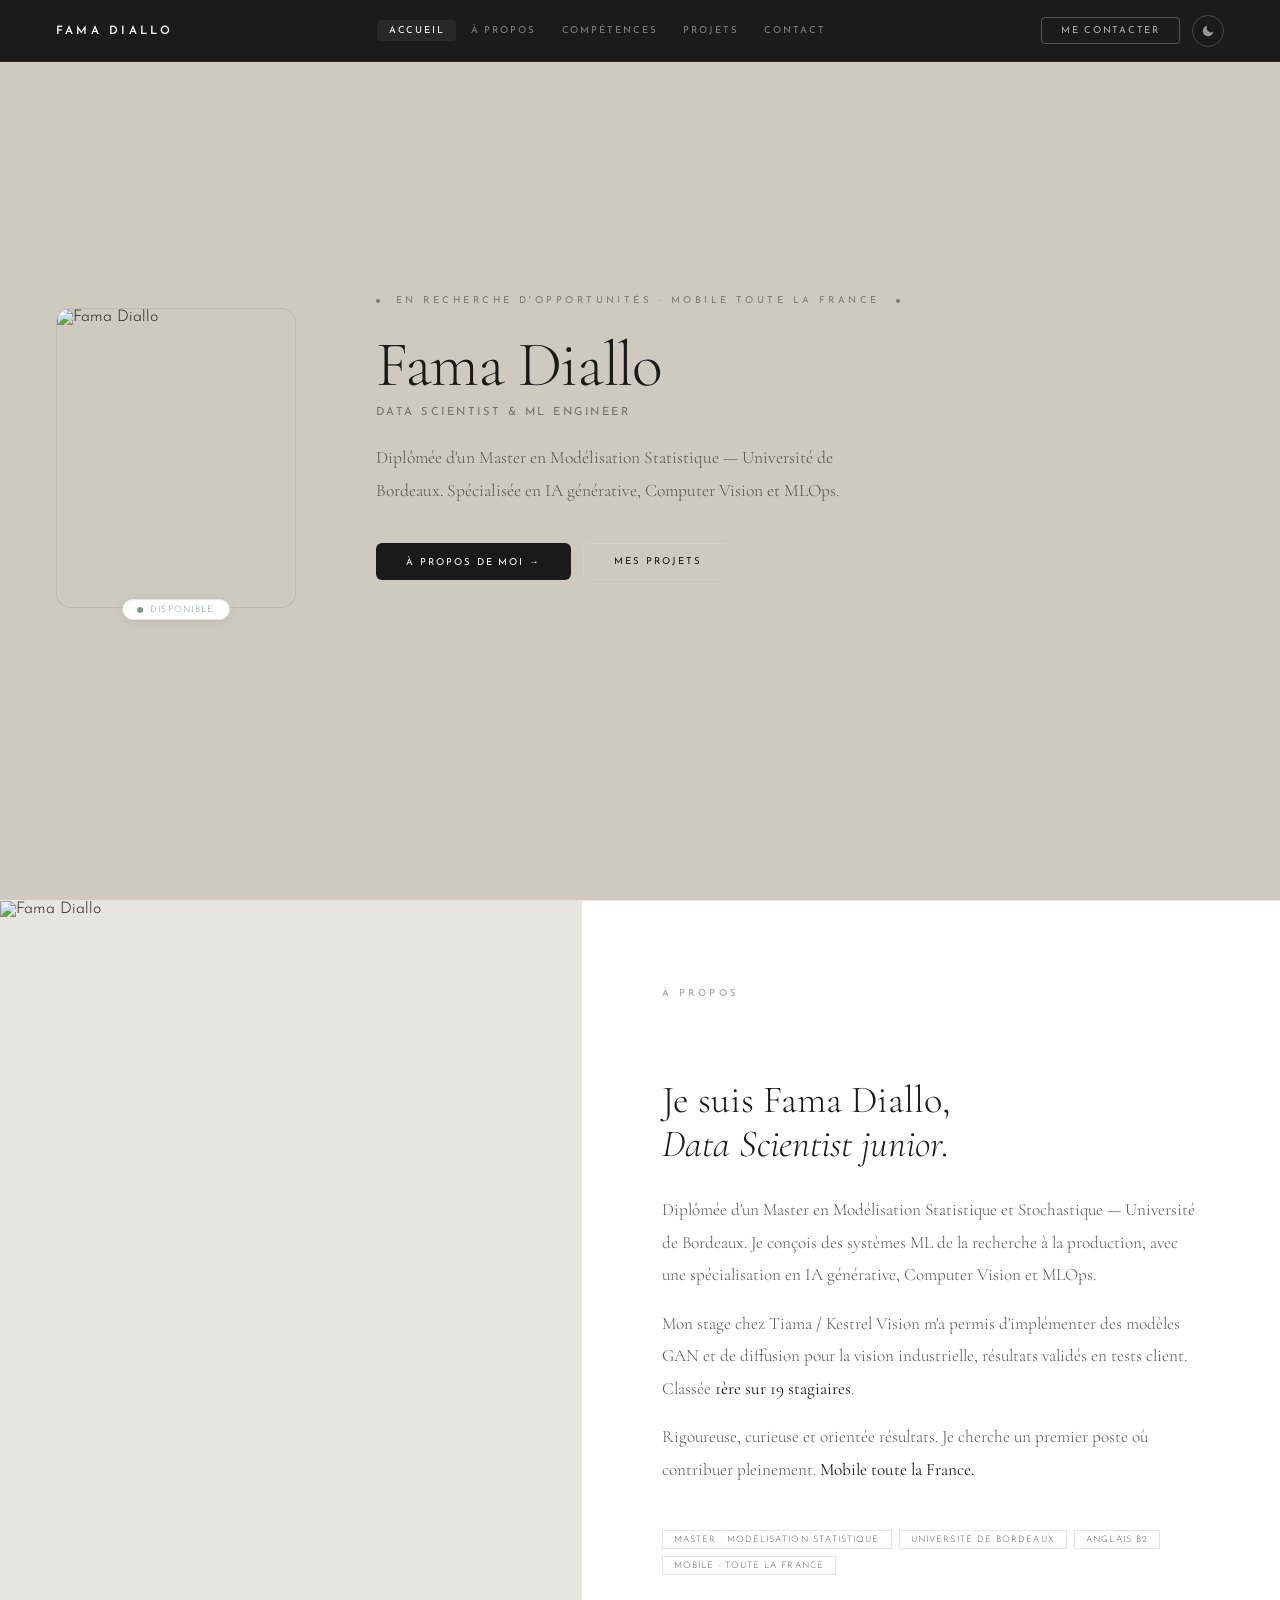
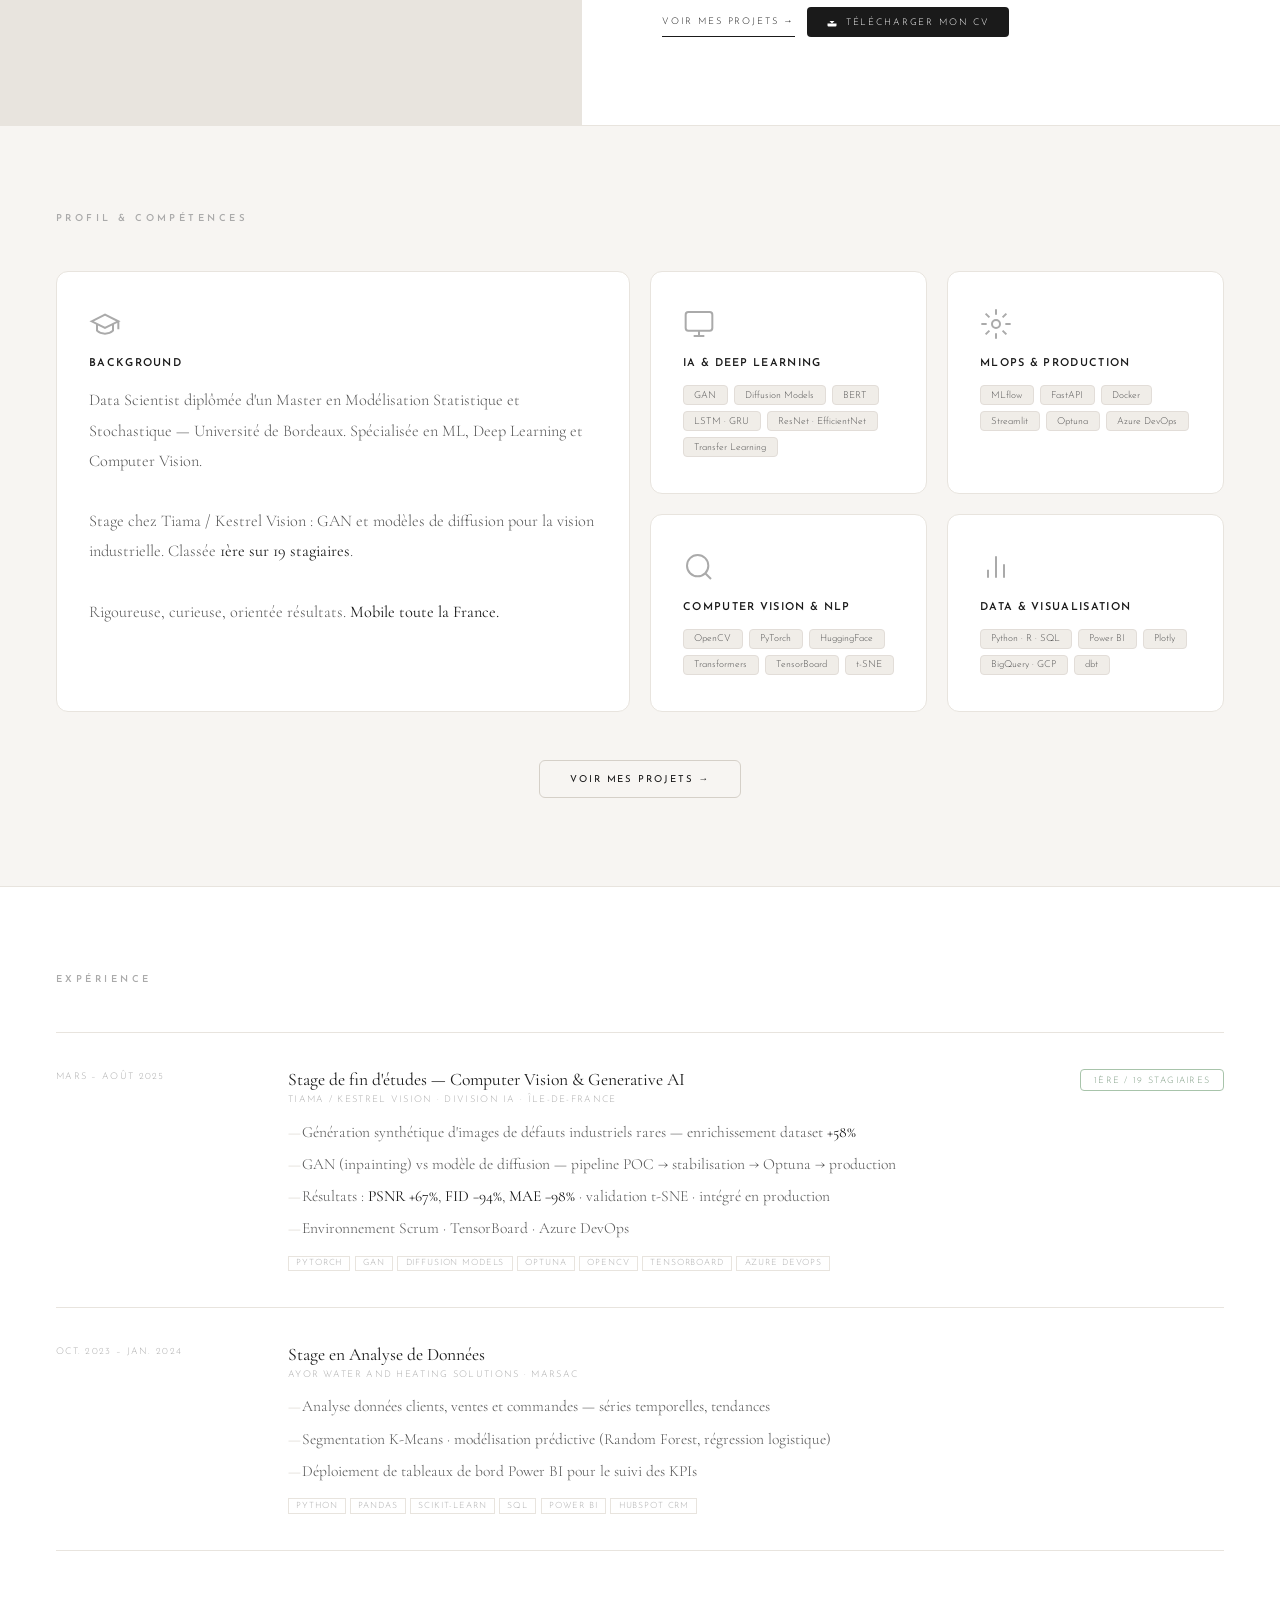
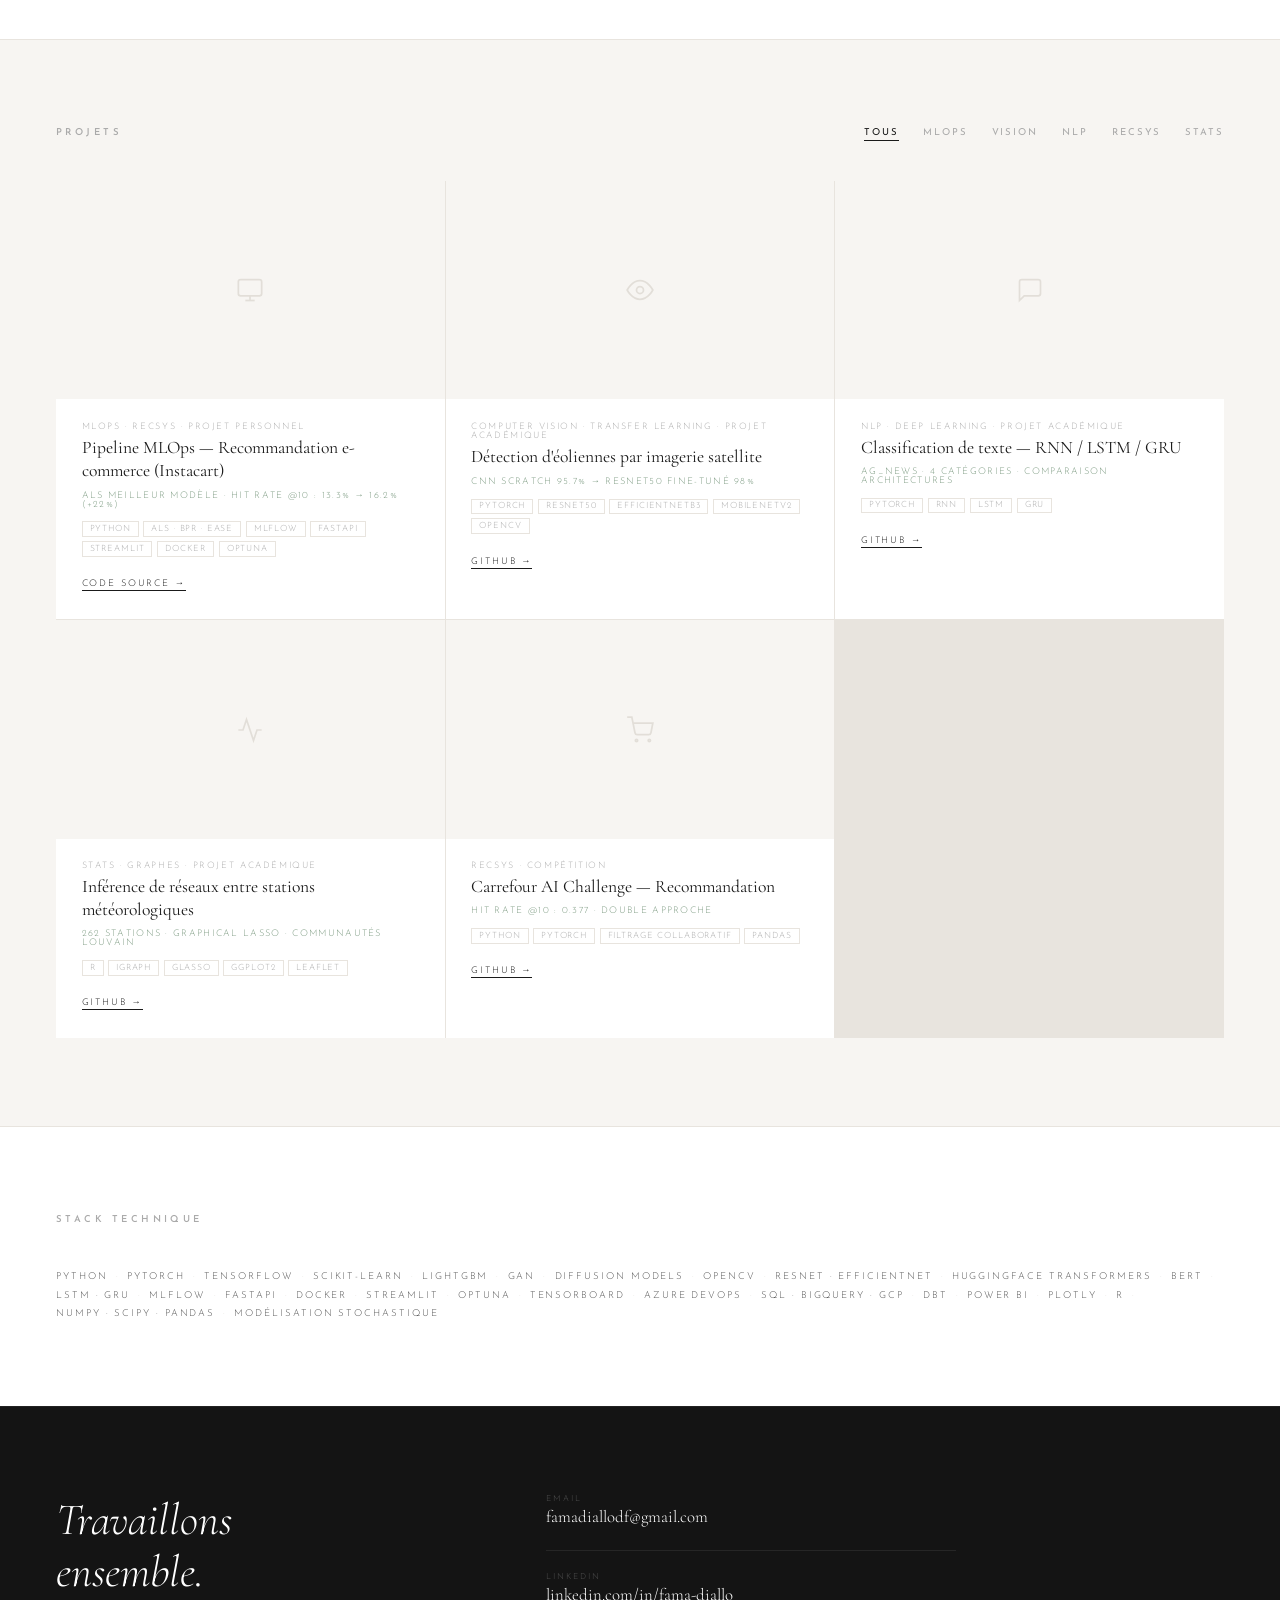
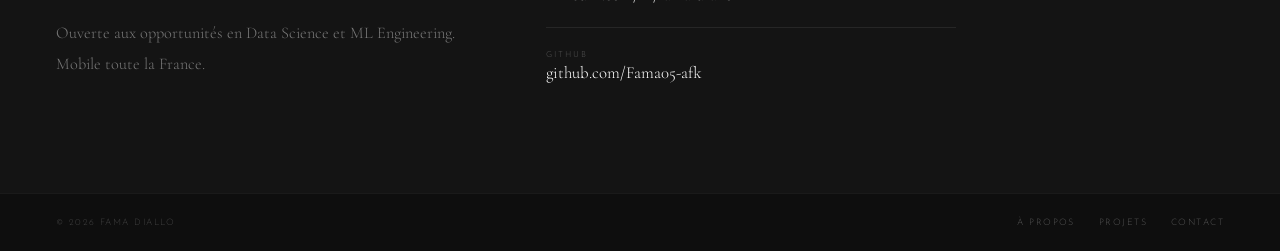
==== index.html @ 2f57b34d "Add files via upload" ====
<!DOCTYPE html>
<html lang="fr">
<head>
  <meta charset="UTF-8">
  <meta name="viewport" content="width=device-width, initial-scale=1.0">
  <title>Fama Diallo — Data Scientist & ML Engineer</title>
  <meta name="description" content="Fama Diallo — Data Scientist & ML Engineer. Master Modélisation Statistique, Bordeaux. Mobile toute la France.">
  <link href="https://fonts.googleapis.com/css2?family=Josefin+Sans:wght@100;200;300;400;600&family=Cormorant+Garamond:ital,wght@0,300;0,400;0,500;1,300;1,400;1,500&display=swap" rel="stylesheet">
  <style>

/* ── VARS ── */
:root {
  --bg:        #ffffff;
  --bg-2:      #f7f5f2;
  --bg-card:   #ffffff;
  --text:      #1a1a1a;
  --text-2:    #555555;
  --text-3:    #aaaaaa;
  --border:    #e8e4de;
  --border-2:  #d5d0c8;
  --hero-bg:   #cfc9c0;
  --tag-bg:    #f0ede8;
  --tag-border:#e2ddd8;
  --green:     #7d9b82;
  --green-b:   #a8c4ab;
  --shadow:    0 4px 20px rgba(0,0,0,.06);
}
[data-theme="dark"] {
  --bg:        #141414;
  --bg-2:      #1c1c1c;
  --bg-card:   #1c1c1c;
  --text:      #ede8e1;
  --text-2:    #9a9080;
  --text-3:    #4a4a4a;
  --border:    #2a2a2a;
  --border-2:  #3a3a3a;
  --hero-bg:   #2a2520;
  --tag-bg:    #232018;
  --tag-border:#3a352a;
  --shadow:    0 4px 20px rgba(0,0,0,.4);
}

/* ── RESET ── */
*, *::before, *::after { box-sizing: border-box; margin: 0; padding: 0; }
html { scroll-behavior: smooth; font-size: 16px; }
body {
  font-family: 'Josefin Sans', sans-serif;
  font-weight: 300;
  color: var(--text);
  background: var(--bg);
  -webkit-font-smoothing: antialiased;
  transition: background .3s, color .3s;
}
a { text-decoration: none; color: inherit; }
img { display: block; max-width: 100%; }

/* ── NAV ── */
nav {
  position: fixed; top: 0; left: 0; right: 0; z-index: 100;
  height: 62px;
  display: flex; align-items: center; justify-content: space-between;
  padding: 0 3.5rem;
  background: rgba(20,20,20,.96);
  backdrop-filter: blur(16px);
  border-bottom: 1px solid rgba(255,255,255,.06);
  color: #fff;
}
.nav-brand {
  font-size: .72rem; font-weight: 600;
  letter-spacing: .28em; text-transform: uppercase;
}
.nav-links { display: flex; gap: .2rem; }
.nav-links a {
  font-size: .6rem; font-weight: 400;
  letter-spacing: .2em; text-transform: uppercase;
  color: rgba(255,255,255,.45);
  padding: .38rem .7rem; border-radius: 4px;
  transition: color .2s, background .2s;
}
.nav-links a:hover, .nav-links a.active {
  color: #fff; background: rgba(255,255,255,.06);
}
.nav-right { display: flex; align-items: center; gap: .75rem; }
.nav-cta {
  font-size: .6rem; font-weight: 400;
  letter-spacing: .18em; text-transform: uppercase;
  border: 1px solid rgba(255,255,255,.25);
  padding: .48rem 1.2rem; border-radius: 4px;
  color: rgba(255,255,255,.65);
  transition: all .2s;
}
.nav-cta:hover { color: #fff; border-color: rgba(255,255,255,.6); }
.theme-btn {
  width: 32px; height: 32px; border-radius: 50%;
  border: 1px solid rgba(255,255,255,.18);
  background: transparent;
  color: rgba(255,255,255,.55);
  display: flex; align-items: center; justify-content: center;
  cursor: pointer;
  transition: all .2s;
}
.theme-btn:hover { border-color: rgba(255,255,255,.55); color: #fff; }
.theme-btn svg { width: 14px; height: 14px; fill: currentColor; }

/* ── HERO ── */
#home {
  min-height: 100vh;
  background: var(--hero-bg);
  padding: 6rem 3.5rem 5rem;
  display: flex;
  align-items: center;
  gap: 5rem;
  scroll-margin-top: 62px;
}
.hero-photo { flex-shrink: 0; position: relative; }
.hero-photo-img {
  width: 240px; height: 300px;
  border-radius: 14px;
  overflow: hidden;
  border: 1px solid rgba(0,0,0,.08);
}
.hero-photo-img img {
  width: 100%; height: 100%;
  object-fit: cover; object-position: top center;
}
.hero-available {
  position: absolute; bottom: -12px; left: 50%;
  transform: translateX(-50%);
  background: var(--bg);
  border: 1px solid var(--border);
  border-radius: 99px;
  padding: .3rem .9rem;
  font-size: .56rem; letter-spacing: .14em;
  text-transform: uppercase; color: var(--green);
  white-space: nowrap;
  box-shadow: 0 2px 10px rgba(0,0,0,.08);
  display: flex; align-items: center; gap: .4rem;
}
.available-dot {
  width: 6px; height: 6px; border-radius: 50%;
  background: var(--green); flex-shrink: 0;
}
.hero-text { flex: 1; }
.hero-eyebrow {
  font-size: .6rem; font-weight: 400;
  letter-spacing: .36em; text-transform: uppercase;
  color: rgba(26,26,26,.45);
  display: flex; align-items: center; gap: 1rem;
  margin-bottom: 1.75rem;
}
[data-theme="dark"] .hero-eyebrow { color: rgba(237,232,225,.35); }
.hero-eyebrow-dot {
  width: 4px; height: 4px; border-radius: 50%;
  background: currentColor; flex-shrink: 0;
}
.hero-name {
  font-family: 'Cormorant Garamond', serif;
  font-size: clamp(2.8rem, 5vw, 5rem);
  font-weight: 300; line-height: 1.0;
  color: var(--text); letter-spacing: -.02em;
  margin-bottom: .6rem;
}
.hero-title {
  font-size: .7rem; font-weight: 400;
  letter-spacing: .22em; text-transform: uppercase;
  color: rgba(26,26,26,.5);
  margin-bottom: 1.5rem;
}
[data-theme="dark"] .hero-title { color: rgba(237,232,225,.4); }
.hero-desc {
  font-family: 'Cormorant Garamond', serif;
  font-size: 1.1rem; color: var(--text-2);
  line-height: 1.85; max-width: 500px;
  margin-bottom: 2.25rem;
}
.hero-actions { display: flex; gap: .75rem; flex-wrap: wrap; margin-bottom: 2.5rem; }
.btn-dark {
  display: inline-flex; align-items: center; gap: .35rem;
  font-family: 'Josefin Sans', sans-serif;
  font-size: .6rem; font-weight: 400;
  letter-spacing: .2em; text-transform: uppercase;
  background: var(--text); color: var(--bg);
  padding: .8rem 1.9rem; border-radius: 6px;
  transition: opacity .2s;
}
.btn-dark:hover { opacity: .75; }
.btn-outline {
  display: inline-flex; align-items: center; gap: .35rem;
  font-family: 'Josefin Sans', sans-serif;
  font-size: .6rem; font-weight: 400;
  letter-spacing: .2em; text-transform: uppercase;
  border: 1px solid var(--border-2); color: var(--text);
  padding: .8rem 1.9rem; border-radius: 6px;
  transition: all .2s;
}
.btn-outline:hover { border-color: var(--text); }

/* ── SECTION ── */
section { scroll-margin-top: 62px; }
.s-wrap { padding: 5.5rem 3.5rem; border-top: 1px solid var(--border); }
.s-label {
  font-size: .6rem; font-weight: 600;
  letter-spacing: .36em; text-transform: uppercase;
  color: var(--text-3);
  display: block; margin-bottom: 3rem;
}

/* ── ABOUT ── */
#about {
  display: grid;
  grid-template-columns: 5fr 6fr;
  min-height: 90vh;
  border-top: 1px solid var(--border);
}
.about-photo {
  overflow: hidden;
  background: var(--border);
  min-height: 500px;
}
.about-photo img {
  width: 100%; height: 100%;
  object-fit: cover; object-position: top center;
}
.about-content {
  padding: 5.5rem 5rem;
  display: flex; flex-direction: column; justify-content: center;
  background: var(--bg);
}
.about-hello {
  font-family: 'Cormorant Garamond', serif;
  font-size: clamp(1.8rem, 3vw, 2.8rem);
  font-weight: 300; line-height: 1.15;
  color: var(--text); margin: 2rem 0 1.75rem;
}
.about-hello em { font-style: italic; }
.about-bio {
  font-family: 'Cormorant Garamond', serif;
  font-size: 1.08rem; color: var(--text-2);
  line-height: 1.88; margin-bottom: 1rem;
}
.about-bio strong { font-weight: 400; color: var(--text); }
.about-pills {
  display: flex; flex-wrap: wrap; gap: .45rem;
  margin: 1.75rem 0 2rem;
}
.about-pill {
  font-size: .56rem; letter-spacing: .12em;
  text-transform: uppercase; color: var(--text-2);
  border: 1px solid var(--border);
  padding: .25rem .7rem;
}
.about-links { display: flex; gap: .75rem; flex-wrap: wrap; }
.about-link {
  display: inline-flex; align-items: center; gap: .35rem;
  font-size: .58rem; letter-spacing: .2em; text-transform: uppercase;
  color: var(--text); border-bottom: 1px solid var(--text);
  padding-bottom: 2px; transition: opacity .2s;
}
.about-link:hover { opacity: .45; }
.cv-link {
  display: inline-flex; align-items: center; gap: .5rem;
  font-size: .58rem; letter-spacing: .2em; text-transform: uppercase;
  color: var(--bg); background: var(--text);
  padding: .55rem 1.2rem; border-radius: 4px;
  transition: opacity .2s;
}
.cv-link:hover { opacity: .75; }
.cv-link svg { width: 12px; height: 12px; fill: currentColor; }

/* ── PROFIL CARDS ── */
#profil { background: var(--bg-2); }
.profil-grid {
  display: grid;
  grid-template-columns: 1fr 1fr;
  gap: 1.25rem;
}
.p-card {
  background: var(--bg-card);
  border: 1px solid var(--border);
  border-radius: 12px;
  padding: 2.25rem 2rem;
  transition: box-shadow .25s, border-color .25s;
}
.p-card:hover { box-shadow: var(--shadow); border-color: var(--border-2); }
.p-card-icon {
  width: 32px; height: 32px;
  margin-bottom: 1.15rem;
  color: var(--text-3);
}
.p-card-icon svg { width: 100%; height: 100%; fill: none; stroke: currentColor; stroke-width: 1.5; }
.p-title {
  font-size: .68rem; font-weight: 600;
  letter-spacing: .12em; text-transform: uppercase;
  color: var(--text); margin-bottom: 1rem;
}
.p-text {
  font-family: 'Cormorant Garamond', serif;
  font-size: 1.02rem; color: var(--text-2); line-height: 1.85;
}
.p-text strong { font-weight: 400; color: var(--text); }
.skill-tags { display: flex; flex-wrap: wrap; gap: .38rem; }
.skill-tag {
  font-size: .6rem; font-weight: 300;
  color: var(--text-2);
  background: var(--tag-bg);
  border: 1px solid var(--tag-border);
  padding: .28rem .65rem; border-radius: 4px;
}
.skills-2x2 {
  display: grid; grid-template-columns: 1fr 1fr; gap: 1.25rem;
}

/* ── EXPERIENCE ── */
#experience { background: var(--bg); }
.exp-item {
  display: grid;
  grid-template-columns: 200px 1fr auto;
  gap: 2rem;
  padding: 2.25rem 0;
  border-bottom: 1px solid var(--border);
  align-items: start;
}
.exp-item:first-of-type { border-top: 1px solid var(--border); }
.exp-date {
  font-size: .58rem; letter-spacing: .14em;
  text-transform: uppercase; color: var(--text-3);
  padding-top: .2rem;
}
.exp-body h3 {
  font-family: 'Cormorant Garamond', serif;
  font-size: 1.1rem; font-weight: 400;
  color: var(--text); margin-bottom: .2rem; line-height: 1.3;
}
.exp-org {
  font-size: .58rem; letter-spacing: .14em;
  text-transform: uppercase; color: var(--text-3); margin-bottom: .9rem;
}
.exp-ul { list-style: none; display: flex; flex-direction: column; gap: .38rem; }
.exp-ul li {
  font-family: 'Cormorant Garamond', serif;
  font-size: .97rem; color: var(--text-2);
  line-height: 1.68; padding-left: .9rem; position: relative;
}
.exp-ul li::before { content: '—'; position: absolute; left: 0; color: var(--border-2); }
.exp-ul li strong { font-weight: 400; color: var(--text); }
.exp-tags { display: flex; flex-wrap: wrap; gap: .28rem; margin-top: .9rem; }
.exp-tag {
  font-size: .54rem; letter-spacing: .1em; text-transform: uppercase;
  color: var(--text-3); border: 1px solid var(--border); padding: .17rem .45rem;
}
.exp-badge {
  font-size: .56rem; letter-spacing: .14em; text-transform: uppercase;
  color: var(--green); border: 1px solid var(--green-b);
  padding: .35rem .8rem; height: fit-content; white-space: nowrap;
  border-radius: 4px;
}

/* ── PORTFOLIO ── */
#portfolio { background: var(--bg-2); }
.pf-header {
  display: flex; align-items: baseline; justify-content: space-between;
  flex-wrap: wrap; gap: 1rem; margin-bottom: 2.5rem;
}
.filter-row { display: flex; gap: 1.5rem; flex-wrap: wrap; }
.filter-btn {
  font-family: 'Josefin Sans', sans-serif;
  font-size: .6rem; font-weight: 400;
  letter-spacing: .2em; text-transform: uppercase;
  background: none; border: none; cursor: pointer;
  color: var(--text-3); padding-bottom: 3px;
  border-bottom: 1px solid transparent; transition: color .2s;
}
.filter-btn:hover { color: var(--text); }
.filter-btn.active { color: var(--text); border-bottom-color: var(--text); }
.pf-grid {
  display: grid;
  grid-template-columns: repeat(auto-fill, minmax(360px, 1fr));
  gap: 1px; background: var(--border);
}
.pf-card { background: var(--bg); overflow: hidden; transition: box-shadow .25s; }
.pf-card:hover { box-shadow: var(--shadow); position: relative; z-index: 1; }
.pf-card.hidden { display: none; }
.pf-img {
  aspect-ratio: 16/9; background: var(--bg-2);
  display: flex; flex-direction: column;
  align-items: center; justify-content: center; gap: .5rem;
  overflow: hidden; transition: background .3s;
}
.pf-card:hover .pf-img { background: var(--border); }
.pf-img img { width: 100%; height: 100%; object-fit: cover; transition: transform .5s; }
.pf-card:hover .pf-img img { transform: scale(1.04); }
.pf-img-placeholder {
  display: flex; flex-direction: column;
  align-items: center; justify-content: center; gap: .6rem;
  width: 100%; height: 100%;
}
.pf-img-placeholder svg {
  width: 28px; height: 28px;
  stroke: var(--border-2); fill: none; stroke-width: 1.5;
  opacity: .6;
}
.pf-body { padding: 1.4rem 1.6rem 1.75rem; }
.pf-cat {
  font-size: .56rem; letter-spacing: .18em;
  text-transform: uppercase; color: var(--text-3); margin-bottom: .38rem;
}
.pf-name {
  font-family: 'Cormorant Garamond', serif;
  font-size: 1.1rem; font-weight: 400;
  color: var(--text); line-height: 1.3; margin-bottom: .45rem;
}
.pf-metrics {
  font-size: .58rem; letter-spacing: .14em;
  text-transform: uppercase; color: var(--green); margin-bottom: .8rem;
}
.pf-tags { display: flex; flex-wrap: wrap; gap: .28rem; margin-bottom: 1.1rem; }
.pf-tag {
  font-size: .54rem; letter-spacing: .1em; text-transform: uppercase;
  color: var(--text-3); border: 1px solid var(--border); padding: .17rem .44rem;
}
.pf-link {
  display: inline-flex; align-items: center; gap: .35rem;
  font-size: .58rem; letter-spacing: .2em; text-transform: uppercase;
  color: var(--text); border-bottom: 1px solid var(--text);
  padding-bottom: 2px; transition: opacity .2s;
}
.pf-link:hover { opacity: .45; }

/* ── EXPERTISE ── */
#expertise { background: var(--bg); }
.kw-list { display: flex; flex-wrap: wrap; gap: .6rem 0; }
.kw {
  font-size: .6rem; letter-spacing: .2em;
  text-transform: uppercase; color: var(--text-2);
  padding-right: 1.2rem; position: relative;
}
.kw::after { content: '·'; position: absolute; right: .45rem; color: var(--border-2); }
.kw:last-child::after { display: none; }

/* ── CONTACT ── */
#contact {
  background: #141414;
  padding: 5.5rem 3.5rem;
  border-top: 1px solid #222;
}
[data-theme="dark"] #contact { background: #0e0e0e; }
.contact-grid {
  display: grid; grid-template-columns: 1fr 1fr;
  gap: 5rem; align-items: start; max-width: 900px;
}
.contact-left h2 {
  font-family: 'Cormorant Garamond', serif;
  font-size: clamp(1.8rem, 3.5vw, 3rem);
  font-weight: 300; font-style: italic;
  color: #fff; line-height: 1.15; margin-bottom: 1.25rem;
}
.contact-left p {
  font-family: 'Cormorant Garamond', serif;
  font-size: 1.02rem; color: rgba(255,255,255,.42); line-height: 1.85;
}
.contact-links { display: flex; flex-direction: column; }
.contact-row {
  display: flex; flex-direction: column; gap: .18rem;
  padding: 1.4rem 0; border-bottom: 1px solid rgba(255,255,255,.08);
  transition: opacity .2s;
}
.contact-row:first-child { padding-top: 0; }
.contact-row:last-child { border-bottom: none; }
a.contact-row:hover { opacity: .55; }
.cr-label {
  font-size: .52rem; letter-spacing: .24em;
  text-transform: uppercase; color: rgba(255,255,255,.28);
}
.cr-val {
  font-family: 'Cormorant Garamond', serif;
  font-size: 1.05rem; color: #fff;
}

/* ── FOOTER ── */
footer {
  background: #0e0e0e;
  padding: 1.5rem 3.5rem;
  border-top: 1px solid rgba(255,255,255,.05);
  display: flex; justify-content: space-between; align-items: center;
}
footer span { font-size: .56rem; letter-spacing: .16em; text-transform: uppercase; color: rgba(255,255,255,.22); }
.footer-links { display: flex; gap: 1.5rem; }
.footer-links a { font-size: .56rem; letter-spacing: .16em; text-transform: uppercase; color: rgba(255,255,255,.3); transition: color .2s; }
.footer-links a:hover { color: rgba(255,255,255,.7); }

/* ── RESPONSIVE ── */
@media (max-width: 1024px) {
  #home { gap: 3.5rem; padding: 4.5rem 2.5rem 4rem; }
  .hero-photo-img { width: 200px; height: 250px; }
  #about { grid-template-columns: 1fr; }
  .about-photo { min-height: 360px; }
  .about-content { padding: 4rem 2.5rem; }
  .profil-grid { grid-template-columns: 1fr; }
  .skills-2x2 { grid-template-columns: 1fr 1fr; }
}
@media (max-width: 768px) {
  nav { padding: 0 1.5rem; }
  .nav-links { display: none; }
  #home { flex-direction: column; text-align: center; align-items: center; padding: 5rem 1.5rem 3.5rem; min-height: auto; }
  .hero-actions { justify-content: center; }
  .s-wrap { padding: 4rem 1.5rem; }
  .pf-grid { grid-template-columns: 1fr; }
  .skills-2x2 { grid-template-columns: 1fr; }
  .exp-item { grid-template-columns: 1fr; gap: .6rem; }
  .exp-badge { display: none; }
  .contact-grid { grid-template-columns: 1fr; gap: 3rem; }
  #contact { padding: 4rem 1.5rem; }
  footer { padding: 1.25rem 1.5rem; }
}
  </style>
</head>
<body>

<nav id="nav">
  <a href="#home" class="nav-brand">Fama Diallo</a>
  <div class="nav-links">
    <a href="#home">Accueil</a>
    <a href="#about">À propos</a>
    <a href="#profil">Compétences</a>
    <a href="#portfolio">Projets</a>
    <a href="#contact">Contact</a>
  </div>
  <div class="nav-right">
    <a href="#contact" class="nav-cta">Me contacter</a>
    <button class="theme-btn" id="theme-btn" title="Changer de thème">
      <svg id="icon-moon" viewBox="0 0 24 24" xmlns="http://www.w3.org/2000/svg"><path d="M21 12.79A9 9 0 1 1 11.21 3a7 7 0 0 0 9.79 9.79z"/></svg>
      <svg id="icon-sun" viewBox="0 0 24 24" xmlns="http://www.w3.org/2000/svg" style="display:none"><circle cx="12" cy="12" r="5"/><line x1="12" y1="1" x2="12" y2="3"/><line x1="12" y1="21" x2="12" y2="23"/><line x1="4.22" y1="4.22" x2="5.64" y2="5.64"/><line x1="18.36" y1="18.36" x2="19.78" y2="19.78"/><line x1="1" y1="12" x2="3" y2="12"/><line x1="21" y1="12" x2="23" y2="12"/><line x1="4.22" y1="19.78" x2="5.64" y2="18.36"/><line x1="18.36" y1="5.64" x2="19.78" y2="4.22"/></svg>
    </button>
  </div>
</nav>

<!-- HERO -->
<section id="home">
  <div class="hero-photo">
    <div class="hero-photo-img">
      <img src="assets/img/photo.jpg" alt="Fama Diallo">
    </div>
    <span class="hero-available">
      <span class="available-dot"></span>
      Disponible
    </span>
  </div>

  <div class="hero-text">
    <p class="hero-eyebrow">
      <span class="hero-eyebrow-dot"></span>
      En recherche d'opportunités · Mobile toute la France
      <span class="hero-eyebrow-dot"></span>
    </p>
    <h1 class="hero-name">Fama Diallo</h1>
    <p class="hero-title">Data Scientist &amp; ML Engineer</p>
    <p class="hero-desc">
      Diplômée d'un Master en Modélisation Statistique — Université de Bordeaux. Spécialisée en IA générative, Computer Vision et MLOps.
    </p>
    <div class="hero-actions">
      <a href="#about" class="btn-dark">À propos de moi &rarr;</a>
      <a href="#portfolio" class="btn-outline">Mes projets</a>
    </div>
  </div>
</section>

<!-- ABOUT -->
<section id="about">
  <div class="about-photo">
    <img src="assets/img/photo.jpg" alt="Fama Diallo">
  </div>
  <div class="about-content">
    <span class="s-label">À propos</span>
    <h2 class="about-hello">
      Je suis Fama Diallo,<br>
      <em>Data Scientist junior.</em>
    </h2>
    <p class="about-bio">
      Diplômée d'un Master en Modélisation Statistique et Stochastique — Université de Bordeaux. Je conçois des systèmes ML de la recherche à la production, avec une spécialisation en IA générative, Computer Vision et MLOps.
    </p>
    <p class="about-bio">
      Mon stage chez Tiama / Kestrel Vision m'a permis d'implémenter des modèles GAN et de diffusion pour la vision industrielle, résultats validés en tests client. Classée <strong>1ère sur 19 stagiaires</strong>.
    </p>
    <p class="about-bio">
      Rigoureuse, curieuse et orientée résultats. Je cherche un premier poste où contribuer pleinement. <strong>Mobile toute la France.</strong>
    </p>
    <div class="about-pills">
      <span class="about-pill">Master · Modélisation Statistique</span>
      <span class="about-pill">Université de Bordeaux</span>
      <span class="about-pill">Anglais B2</span>
      <span class="about-pill">Mobile · Toute la France</span>
    </div>
    <div class="about-links">
      <a href="#portfolio" class="about-link">Voir mes projets &rarr;</a>
      <a href="assets/cv/CV_Fama_Diallo.pdf" download class="cv-link">
        <svg viewBox="0 0 24 24" xmlns="http://www.w3.org/2000/svg"><path d="M21 15v4a2 2 0 0 1-2 2H5a2 2 0 0 1-2-2v-4"/><polyline points="7 10 12 15 17 10"/><line x1="12" y1="15" x2="12" y2="3"/></svg>
        Télécharger mon CV
      </a>
    </div>
  </div>
</section>

<!-- PROFIL CARDS -->
<section id="profil">
  <div class="s-wrap">
    <span class="s-label">Profil &amp; Compétences</span>
    <div class="profil-grid">

      <div class="p-card">
        <div class="p-card-icon">
          <svg viewBox="0 0 24 24" xmlns="http://www.w3.org/2000/svg"><path d="M22 10v6M2 10l10-5 10 5-10 5z"/><path d="M6 12v5c3 3 9 3 12 0v-5"/></svg>
        </div>
        <p class="p-title">Background</p>
        <p class="p-text">
          Data Scientist diplômée d'un Master en Modélisation Statistique et Stochastique — Université de Bordeaux. Spécialisée en ML, Deep Learning et Computer Vision.
          <br><br>
          Stage chez Tiama / Kestrel Vision : GAN et modèles de diffusion pour la vision industrielle. Classée <strong>1ère sur 19 stagiaires</strong>.
          <br><br>
          Rigoureuse, curieuse, orientée résultats. <strong>Mobile toute la France.</strong>
        </p>
      </div>

      <div class="skills-2x2">
        <div class="p-card">
          <div class="p-card-icon">
            <svg viewBox="0 0 24 24" xmlns="http://www.w3.org/2000/svg"><rect x="2" y="3" width="20" height="14" rx="2"/><path d="M8 21h8M12 17v4"/></svg>
          </div>
          <p class="p-title">IA &amp; Deep Learning</p>
          <div class="skill-tags">
            <span class="skill-tag">GAN</span><span class="skill-tag">Diffusion Models</span>
            <span class="skill-tag">BERT</span><span class="skill-tag">LSTM · GRU</span>
            <span class="skill-tag">ResNet · EfficientNet</span><span class="skill-tag">Transfer Learning</span>
          </div>
        </div>
        <div class="p-card">
          <div class="p-card-icon">
            <svg viewBox="0 0 24 24" xmlns="http://www.w3.org/2000/svg"><circle cx="12" cy="12" r="3"/><path d="M12 1v4M12 19v4M4.22 4.22l2.83 2.83M16.95 16.95l2.83 2.83M1 12h4M19 12h4M4.22 19.78l2.83-2.83M16.95 7.05l2.83-2.83"/></svg>
          </div>
          <p class="p-title">MLOps &amp; Production</p>
          <div class="skill-tags">
            <span class="skill-tag">MLflow</span><span class="skill-tag">FastAPI</span>
            <span class="skill-tag">Docker</span><span class="skill-tag">Streamlit</span>
            <span class="skill-tag">Optuna</span><span class="skill-tag">Azure DevOps</span>
          </div>
        </div>
        <div class="p-card">
          <div class="p-card-icon">
            <svg viewBox="0 0 24 24" xmlns="http://www.w3.org/2000/svg"><circle cx="11" cy="11" r="8"/><path d="m21 21-4.35-4.35"/></svg>
          </div>
          <p class="p-title">Computer Vision &amp; NLP</p>
          <div class="skill-tags">
            <span class="skill-tag">OpenCV</span><span class="skill-tag">PyTorch</span>
            <span class="skill-tag">HuggingFace</span><span class="skill-tag">Transformers</span>
            <span class="skill-tag">TensorBoard</span><span class="skill-tag">t-SNE</span>
          </div>
        </div>
        <div class="p-card">
          <div class="p-card-icon">
            <svg viewBox="0 0 24 24" xmlns="http://www.w3.org/2000/svg"><line x1="18" y1="20" x2="18" y2="10"/><line x1="12" y1="20" x2="12" y2="4"/><line x1="6" y1="20" x2="6" y2="14"/></svg>
          </div>
          <p class="p-title">Data &amp; Visualisation</p>
          <div class="skill-tags">
            <span class="skill-tag">Python · R · SQL</span>
            <span class="skill-tag">Power BI</span><span class="skill-tag">Plotly</span>
            <span class="skill-tag">BigQuery · GCP</span><span class="skill-tag">dbt</span>
          </div>
        </div>
      </div>

    </div>
    <div style="text-align:center; margin-top:3rem;">
      <a href="#portfolio" class="btn-outline">Voir mes projets &rarr;</a>
    </div>
  </div>
</section>

<!-- EXPÉRIENCE -->
<section id="experience">
  <div class="s-wrap">
    <span class="s-label">Expérience</span>

    <div class="exp-item">
      <span class="exp-date">Mars – Août 2025</span>
      <div class="exp-body">
        <h3>Stage de fin d'études — Computer Vision &amp; Generative AI</h3>
        <p class="exp-org">Tiama / Kestrel Vision · Division IA · Île-de-France</p>
        <ul class="exp-ul">
          <li>Génération synthétique d'images de défauts industriels rares — enrichissement dataset <strong>+58%</strong></li>
          <li>GAN (inpainting) vs modèle de diffusion — pipeline POC → stabilisation → Optuna → production</li>
          <li>Résultats : <strong>PSNR +67%</strong>, <strong>FID −94%</strong>, <strong>MAE −98%</strong> · validation t-SNE · intégré en production</li>
          <li>Environnement Scrum · TensorBoard · Azure DevOps</li>
        </ul>
        <div class="exp-tags">
          <span class="exp-tag">PyTorch</span><span class="exp-tag">GAN</span>
          <span class="exp-tag">Diffusion Models</span><span class="exp-tag">Optuna</span>
          <span class="exp-tag">OpenCV</span><span class="exp-tag">TensorBoard</span><span class="exp-tag">Azure DevOps</span>
        </div>
      </div>
      <span class="exp-badge">1ère / 19 stagiaires</span>
    </div>

    <div class="exp-item">
      <span class="exp-date">Oct. 2023 – Jan. 2024</span>
      <div class="exp-body">
        <h3>Stage en Analyse de Données</h3>
        <p class="exp-org">Ayor Water and Heating Solutions · Marsac</p>
        <ul class="exp-ul">
          <li>Analyse données clients, ventes et commandes — séries temporelles, tendances</li>
          <li>Segmentation K-Means · modélisation prédictive (Random Forest, régression logistique)</li>
          <li>Déploiement de tableaux de bord Power BI pour le suivi des KPIs</li>
        </ul>
        <div class="exp-tags">
          <span class="exp-tag">Python</span><span class="exp-tag">pandas</span>
          <span class="exp-tag">scikit-learn</span><span class="exp-tag">SQL</span>
          <span class="exp-tag">Power BI</span><span class="exp-tag">HubSpot CRM</span>
        </div>
      </div>
      <span></span>
    </div>

  </div>
</section>

<!-- PORTFOLIO -->
<section id="portfolio">
  <div class="s-wrap">
    <div class="pf-header">
      <span class="s-label" style="margin-bottom:0">Projets</span>
      <div class="filter-row">
        <button class="filter-btn active" data-filter="all">Tous</button>
        <button class="filter-btn" data-filter="mlops">MLOps</button>
        <button class="filter-btn" data-filter="vision">Vision</button>
        <button class="filter-btn" data-filter="nlp">NLP</button>
        <button class="filter-btn" data-filter="recsys">RecSys</button>
        <button class="filter-btn" data-filter="stats">Stats</button>
      </div>
    </div>

    <div class="pf-grid">

      <div class="pf-card" data-cat="mlops recsys">
        <div class="pf-img">
          <div class="pf-img-placeholder">
            <svg viewBox="0 0 24 24" xmlns="http://www.w3.org/2000/svg"><rect x="2" y="3" width="20" height="14" rx="2" ry="2"/><line x1="8" y1="21" x2="16" y2="21"/><line x1="12" y1="17" x2="12" y2="21"/></svg>
          </div>
        </div>
        <div class="pf-body">
          <p class="pf-cat">MLOps · RecSys · Projet personnel</p>
          <h3 class="pf-name">Pipeline MLOps — Recommandation e-commerce (Instacart)</h3>
          <p class="pf-metrics">ALS meilleur modèle · Hit Rate @10 : 13.3% → 16.2% (+22%)</p>
          <div class="pf-tags">
            <span class="pf-tag">Python</span><span class="pf-tag">ALS · BPR · EASE</span>
            <span class="pf-tag">MLflow</span><span class="pf-tag">FastAPI</span>
            <span class="pf-tag">Streamlit</span><span class="pf-tag">Docker</span><span class="pf-tag">Optuna</span>
          </div>
          <a href="https://github.com/Fama05-afk/instacart-recsys" target="_blank" class="pf-link">Code source &rarr;</a>
        </div>
      </div>

      <div class="pf-card" data-cat="vision">
        <div class="pf-img">
          <div class="pf-img-placeholder">
            <svg viewBox="0 0 24 24" xmlns="http://www.w3.org/2000/svg"><path d="M1 12s4-8 11-8 11 8 11 8-4 8-11 8-11-8-11-8z"/><circle cx="12" cy="12" r="3"/></svg>
          </div>
        </div>
        <div class="pf-body">
          <p class="pf-cat">Computer Vision · Transfer Learning · Projet académique</p>
          <h3 class="pf-name">Détection d'éoliennes par imagerie satellite</h3>
          <p class="pf-metrics">CNN scratch 95.7% → ResNet50 fine-tuné 98%</p>
          <div class="pf-tags">
            <span class="pf-tag">PyTorch</span><span class="pf-tag">ResNet50</span>
            <span class="pf-tag">EfficientNetB3</span><span class="pf-tag">MobileNetV2</span><span class="pf-tag">OpenCV</span>
          </div>
          <a href="https://github.com/Fama05-afk" target="_blank" class="pf-link">GitHub &rarr;</a>
        </div>
      </div>

      <div class="pf-card" data-cat="nlp">
        <div class="pf-img">
          <div class="pf-img-placeholder">
            <svg viewBox="0 0 24 24" xmlns="http://www.w3.org/2000/svg"><path d="M21 15a2 2 0 0 1-2 2H7l-4 4V5a2 2 0 0 1 2-2h14a2 2 0 0 1 2 2z"/></svg>
          </div>
        </div>
        <div class="pf-body">
          <p class="pf-cat">NLP · Deep Learning · Projet académique</p>
          <h3 class="pf-name">Classification de texte — RNN / LSTM / GRU</h3>
          <p class="pf-metrics">AG_NEWS · 4 catégories · Comparaison architectures</p>
          <div class="pf-tags">
            <span class="pf-tag">PyTorch</span><span class="pf-tag">RNN</span>
            <span class="pf-tag">LSTM</span><span class="pf-tag">GRU</span>
          </div>
          <a href="https://github.com/Fama05-afk" target="_blank" class="pf-link">GitHub &rarr;</a>
        </div>
      </div>

      <div class="pf-card" data-cat="stats">
        <div class="pf-img">
          <div class="pf-img-placeholder">
            <svg viewBox="0 0 24 24" xmlns="http://www.w3.org/2000/svg"><polyline points="22 12 18 12 15 21 9 3 6 12 2 12"/></svg>
          </div>
        </div>
        <div class="pf-body">
          <p class="pf-cat">Stats · Graphes · Projet académique</p>
          <h3 class="pf-name">Inférence de réseaux entre stations météorologiques</h3>
          <p class="pf-metrics">262 stations · Graphical LASSO · Communautés Louvain</p>
          <div class="pf-tags">
            <span class="pf-tag">R</span><span class="pf-tag">igraph</span>
            <span class="pf-tag">GLASSO</span><span class="pf-tag">ggplot2</span><span class="pf-tag">leaflet</span>
          </div>
          <a href="https://github.com/Fama05-afk" target="_blank" class="pf-link">GitHub &rarr;</a>
        </div>
      </div>

      <div class="pf-card" data-cat="recsys">
        <div class="pf-img">
          <div class="pf-img-placeholder">
            <svg viewBox="0 0 24 24" xmlns="http://www.w3.org/2000/svg"><circle cx="9" cy="21" r="1"/><circle cx="20" cy="21" r="1"/><path d="M1 1h4l2.68 13.39a2 2 0 0 0 2 1.61h9.72a2 2 0 0 0 2-1.61L23 6H6"/></svg>
          </div>
        </div>
        <div class="pf-body">
          <p class="pf-cat">RecSys · Compétition</p>
          <h3 class="pf-name">Carrefour AI Challenge — Recommandation</h3>
          <p class="pf-metrics">Hit Rate @10 : 0.377 · Double approche</p>
          <div class="pf-tags">
            <span class="pf-tag">Python</span><span class="pf-tag">PyTorch</span>
            <span class="pf-tag">Filtrage collaboratif</span><span class="pf-tag">Pandas</span>
          </div>
          <a href="https://github.com/Fama05-afk" target="_blank" class="pf-link">GitHub &rarr;</a>
        </div>
      </div>

    </div>
  </div>
</section>

<!-- EXPERTISE -->
<section id="expertise">
  <div class="s-wrap">
    <span class="s-label">Stack technique</span>
    <div class="kw-list">
      <span class="kw">Python</span><span class="kw">PyTorch</span><span class="kw">TensorFlow</span>
      <span class="kw">scikit-learn</span><span class="kw">LightGBM</span>
      <span class="kw">GAN</span><span class="kw">Diffusion Models</span>
      <span class="kw">OpenCV</span><span class="kw">ResNet · EfficientNet</span>
      <span class="kw">HuggingFace Transformers</span><span class="kw">BERT</span>
      <span class="kw">LSTM · GRU</span><span class="kw">MLflow</span>
      <span class="kw">FastAPI</span><span class="kw">Docker</span>
      <span class="kw">Streamlit</span><span class="kw">Optuna</span>
      <span class="kw">TensorBoard</span><span class="kw">Azure DevOps</span>
      <span class="kw">SQL · BigQuery · GCP</span><span class="kw">dbt</span>
      <span class="kw">Power BI</span><span class="kw">Plotly</span>
      <span class="kw">R</span><span class="kw">NumPy · SciPy · Pandas</span>
      <span class="kw">Modélisation stochastique</span>
    </div>
  </div>
</section>

<!-- CONTACT -->
<section id="contact">
  <div class="contact-grid">
    <div class="contact-left">
      <h2>Travaillons<br>ensemble.</h2>
      <p>Ouverte aux opportunités en Data Science et ML Engineering. Mobile toute la France.</p>
    </div>
    <div class="contact-links">
      <a href="mailto:famadiallodf@gmail.com" class="contact-row">
        <span class="cr-label">Email</span>
        <span class="cr-val">famadiallodf@gmail.com</span>
      </a>
      <a href="https://linkedin.com/in/fama-diallo" target="_blank" class="contact-row">
        <span class="cr-label">LinkedIn</span>
        <span class="cr-val">linkedin.com/in/fama-diallo</span>
      </a>
      <a href="https://github.com/Fama05-afk" target="_blank" class="contact-row">
        <span class="cr-label">GitHub</span>
        <span class="cr-val">github.com/Fama05-afk</span>
      </a>
    </div>
  </div>
</section>

<footer>
  <span>&copy; 2026 Fama Diallo</span>
  <div class="footer-links">
    <a href="#about">À propos</a>
    <a href="#portfolio">Projets</a>
    <a href="#contact">Contact</a>
  </div>
</footer>

<script>
(function () {
  const t = localStorage.getItem('theme') || (window.matchMedia('(prefers-color-scheme: dark)').matches ? 'dark' : 'light');
  document.documentElement.setAttribute('data-theme', t);
})();

const btn = document.getElementById('theme-btn');
const moon = document.getElementById('icon-moon');
const sun  = document.getElementById('icon-sun');

function updateThemeIcon() {
  const dark = document.documentElement.getAttribute('data-theme') === 'dark';
  moon.style.display = dark ? 'none' : 'block';
  sun.style.display  = dark ? 'block' : 'none';
}
updateThemeIcon();

btn.addEventListener('click', () => {
  const cur  = document.documentElement.getAttribute('data-theme');
  const next = cur === 'dark' ? 'light' : 'dark';
  document.documentElement.setAttribute('data-theme', next);
  localStorage.setItem('theme', next);
  updateThemeIcon();
});

/* Active nav on scroll */
const sections = document.querySelectorAll('section[id]');
const links    = document.querySelectorAll('.nav-links a');
const io = new IntersectionObserver(entries => {
  entries.forEach(e => {
    if (e.isIntersecting) {
      links.forEach(a => a.classList.remove('active'));
      const a = document.querySelector(`.nav-links a[href="#${e.target.id}"]`);
      if (a) a.classList.add('active');
    }
  });
}, { threshold: 0.35 });
sections.forEach(s => io.observe(s));

/* Portfolio filter */
document.querySelectorAll('.filter-btn').forEach(b => {
  b.addEventListener('click', () => {
    document.querySelectorAll('.filter-btn').forEach(x => x.classList.remove('active'));
    b.classList.add('active');
    const f = b.dataset.filter;
    document.querySelectorAll('.pf-card[data-cat]').forEach(c => {
      c.classList.toggle('hidden', f !== 'all' && !c.dataset.cat.split(' ').includes(f));
    });
  });
});
</script>
</body>
</html>
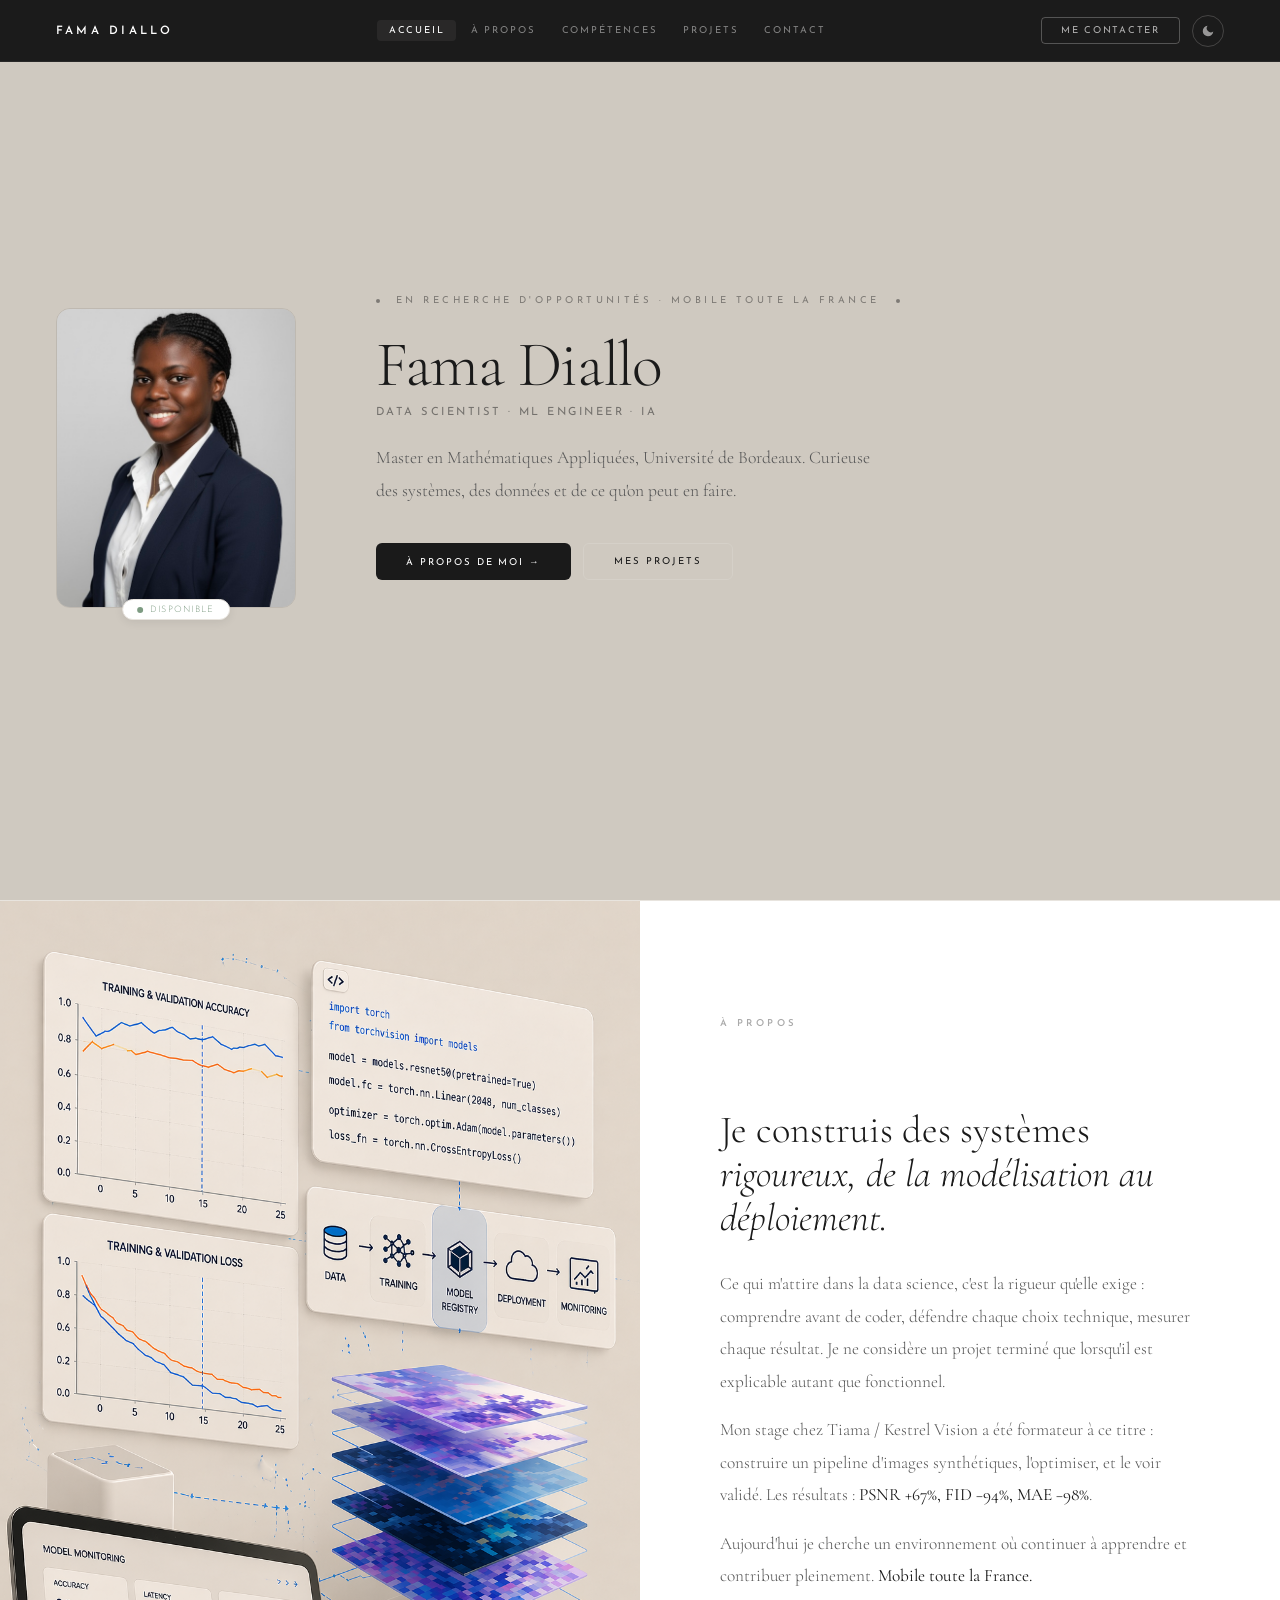
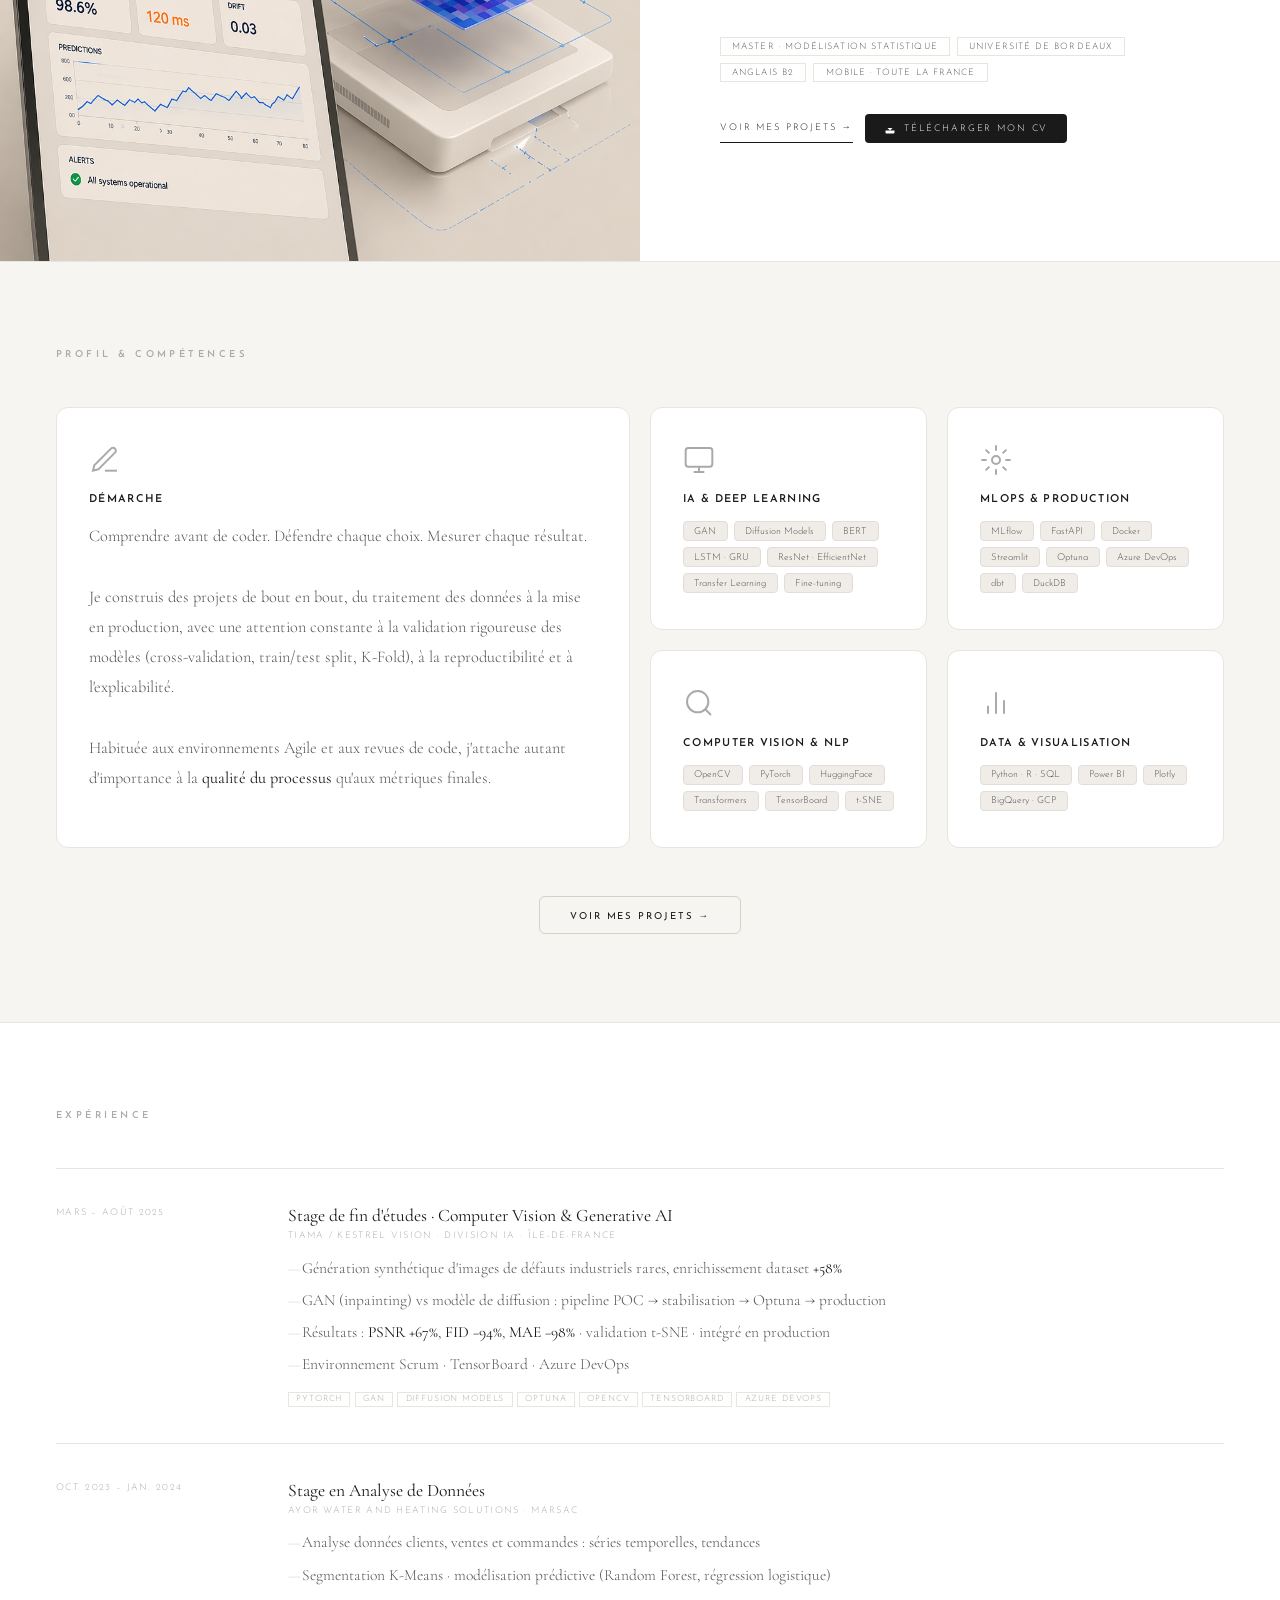
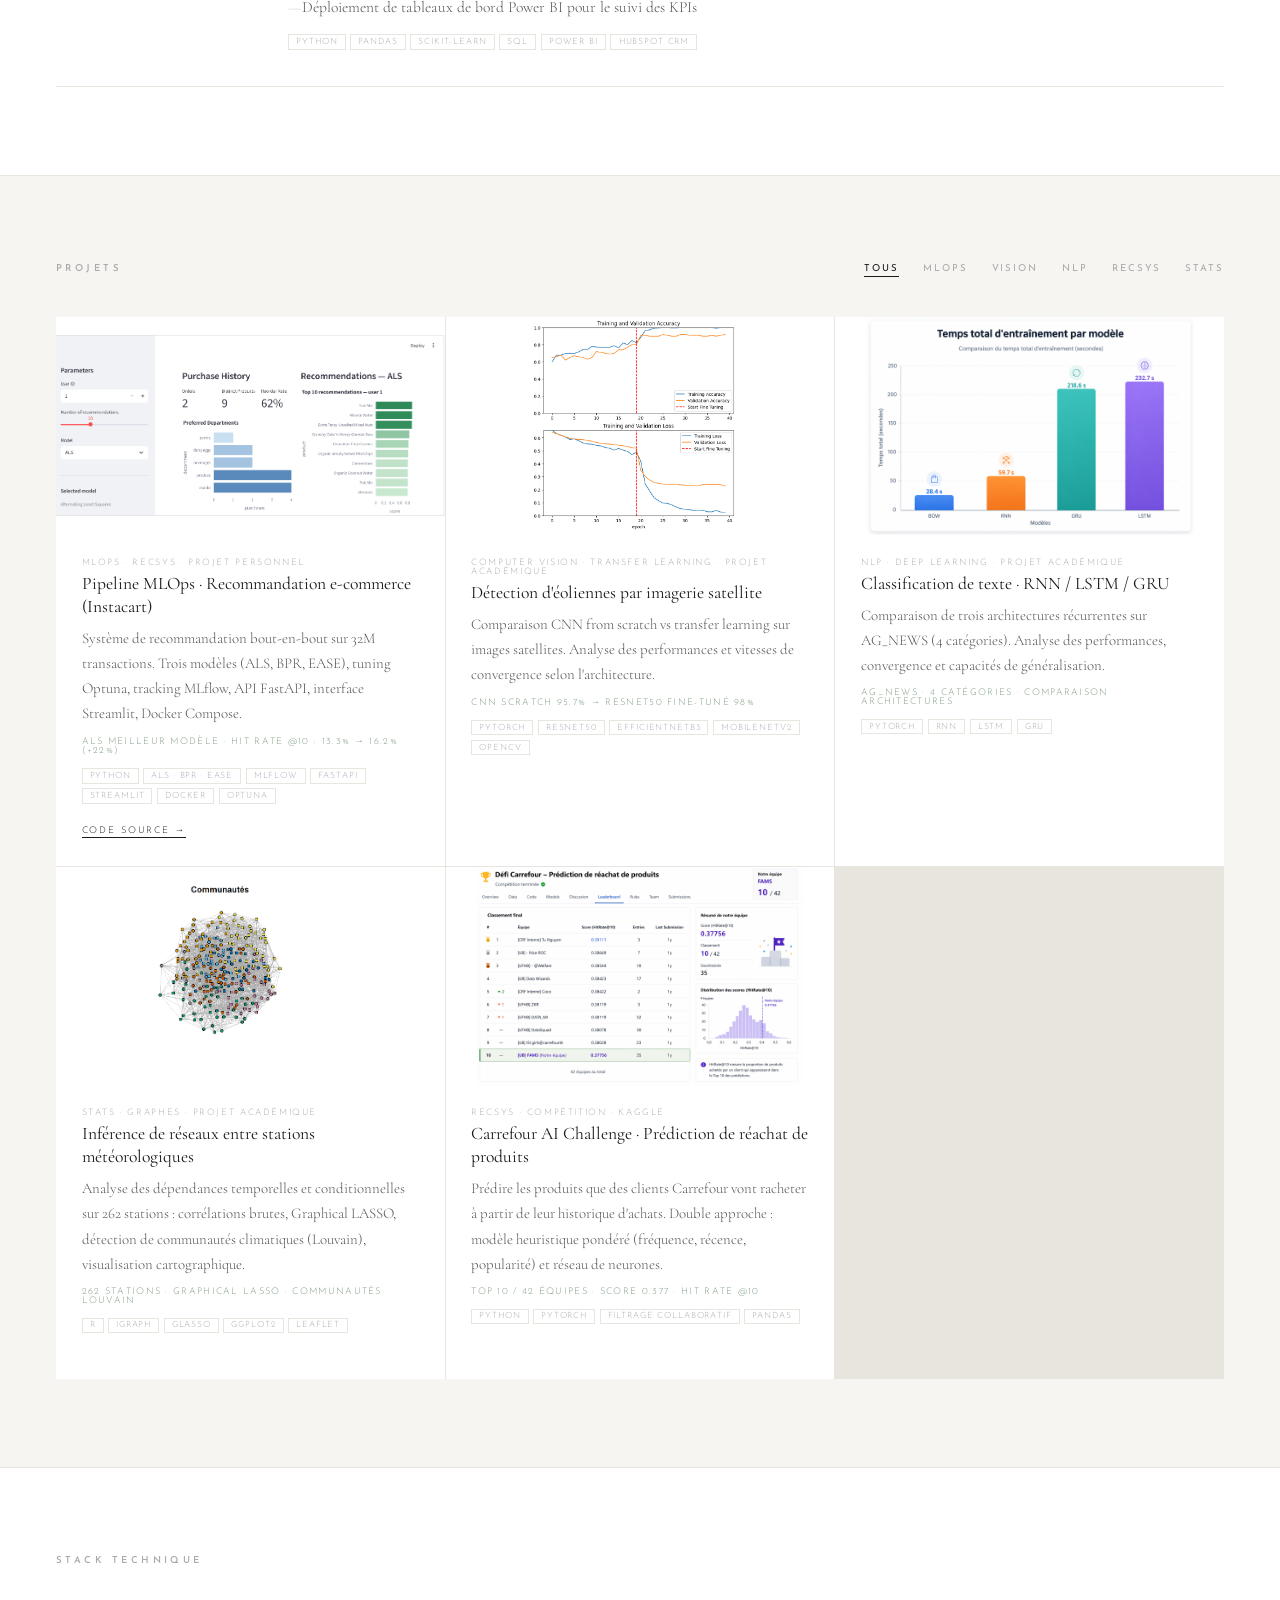
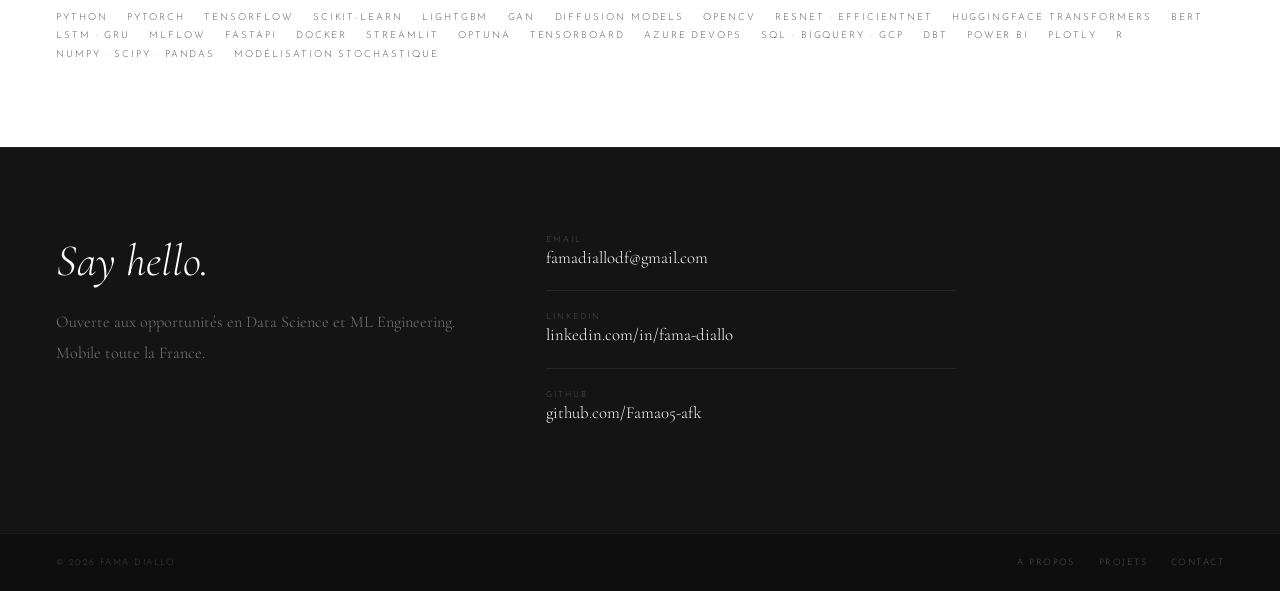
==== commit e47e643c: "Portfolio initial feat : update portfolio content, images and structure" ====
--- a/index.html
+++ b/index.html
@@ -3,8 +3,8 @@
 <head>
   <meta charset="UTF-8">
   <meta name="viewport" content="width=device-width, initial-scale=1.0">
-  <title>Fama Diallo — Data Scientist & ML Engineer</title>
-  <meta name="description" content="Fama Diallo — Data Scientist & ML Engineer. Master Modélisation Statistique, Bordeaux. Mobile toute la France.">
+  <title>Fama Diallo · Data Scientist, ML Engineer & IA</title>
+  <meta name="description" content="Fama Diallo · Data Scientist, ML Engineer & IA. Master Modélisation Statistique, Bordeaux. Mobile toute la France.">
   <link href="https://fonts.googleapis.com/css2?family=Josefin+Sans:wght@100;200;300;400;600&family=Cormorant+Garamond:ital,wght@0,300;0,400;0,500;1,300;1,400;1,500&display=swap" rel="stylesheet">
   <style>
 
@@ -208,18 +208,24 @@
 /* ── ABOUT ── */
 #about {
   display: grid;
-  grid-template-columns: 5fr 6fr;
+  grid-template-columns: 1fr 1fr;
   min-height: 90vh;
   border-top: 1px solid var(--border);
 }
 .about-photo {
   overflow: hidden;
-  background: var(--border);
-  min-height: 500px;
-}
+  background: #cfc9c0;
+  min-height: 650px;
+  display: flex;
+  align-items: center;
+  justify-content: center;
+}
+
 .about-photo img {
-  width: 100%; height: 100%;
-  object-fit: cover; object-position: top center;
+  width: 100%;
+  height: 100%;
+  object-fit: cover;
+  object-position: center;
 }
 .about-content {
   padding: 5.5rem 5rem;
@@ -387,7 +393,7 @@
   overflow: hidden; transition: background .3s;
 }
 .pf-card:hover .pf-img { background: var(--border); }
-.pf-img img { width: 100%; height: 100%; object-fit: cover; transition: transform .5s; }
+.pf-img img { width: 100%; height: 100%; object-fit: contain; background: var(--bg); transition: transform .5s; }
 .pf-card:hover .pf-img img { transform: scale(1.04); }
 .pf-img-placeholder {
   display: flex; flex-direction: column;
@@ -408,6 +414,11 @@
   font-family: 'Cormorant Garamond', serif;
   font-size: 1.1rem; font-weight: 400;
   color: var(--text); line-height: 1.3; margin-bottom: .45rem;
+}
+.pf-desc {
+  font-family: 'Cormorant Garamond', serif;
+  font-size: .93rem; color: var(--text-2);
+  line-height: 1.7; margin-bottom: .6rem;
 }
 .pf-metrics {
   font-size: .58rem; letter-spacing: .14em;
@@ -553,9 +564,9 @@
       <span class="hero-eyebrow-dot"></span>
     </p>
     <h1 class="hero-name">Fama Diallo</h1>
-    <p class="hero-title">Data Scientist &amp; ML Engineer</p>
+    <p class="hero-title">Data Scientist · ML Engineer · IA</p>
     <p class="hero-desc">
-      Diplômée d'un Master en Modélisation Statistique — Université de Bordeaux. Spécialisée en IA générative, Computer Vision et MLOps.
+      Master en Mathématiques Appliquées, Université de Bordeaux. Curieuse des systèmes, des données et de ce qu'on peut en faire.
     </p>
     <div class="hero-actions">
       <a href="#about" class="btn-dark">À propos de moi &rarr;</a>
@@ -567,22 +578,22 @@
 <!-- ABOUT -->
 <section id="about">
   <div class="about-photo">
-    <img src="assets/img/photo.jpg" alt="Fama Diallo">
+    <img src="assets/img/about-bg.png" alt="Courbes d'entraînement">
   </div>
   <div class="about-content">
     <span class="s-label">À propos</span>
     <h2 class="about-hello">
-      Je suis Fama Diallo,<br>
-      <em>Data Scientist junior.</em>
+      Je construis des systèmes<br>
+      <em>rigoureux, de la modélisation au déploiement.</em>
     </h2>
     <p class="about-bio">
-      Diplômée d'un Master en Modélisation Statistique et Stochastique — Université de Bordeaux. Je conçois des systèmes ML de la recherche à la production, avec une spécialisation en IA générative, Computer Vision et MLOps.
+      Ce qui m'attire dans la data science, c'est la rigueur qu'elle exige : comprendre avant de coder, défendre chaque choix technique, mesurer chaque résultat. Je ne considère un projet terminé que lorsqu'il est explicable autant que fonctionnel.
     </p>
     <p class="about-bio">
-      Mon stage chez Tiama / Kestrel Vision m'a permis d'implémenter des modèles GAN et de diffusion pour la vision industrielle, résultats validés en tests client. Classée <strong>1ère sur 19 stagiaires</strong>.
+      Mon stage chez Tiama / Kestrel Vision a été formateur à ce titre : construire un pipeline d'images synthétiques, l'optimiser, et le voir validé. Les résultats : <strong>PSNR +67%, FID &minus;94%, MAE &minus;98%</strong>.
     </p>
     <p class="about-bio">
-      Rigoureuse, curieuse et orientée résultats. Je cherche un premier poste où contribuer pleinement. <strong>Mobile toute la France.</strong>
+      Aujourd'hui je cherche un environnement où continuer à apprendre et contribuer pleinement. <strong>Mobile toute la France.</strong>
     </p>
     <div class="about-pills">
       <span class="about-pill">Master · Modélisation Statistique</span>
@@ -608,15 +619,15 @@
 
       <div class="p-card">
         <div class="p-card-icon">
-          <svg viewBox="0 0 24 24" xmlns="http://www.w3.org/2000/svg"><path d="M22 10v6M2 10l10-5 10 5-10 5z"/><path d="M6 12v5c3 3 9 3 12 0v-5"/></svg>
-        </div>
-        <p class="p-title">Background</p>
+          <svg viewBox="0 0 24 24" xmlns="http://www.w3.org/2000/svg"><path d="M12 20h9"/><path d="M16.5 3.5a2.121 2.121 0 0 1 3 3L7 19l-4 1 1-4L16.5 3.5z"/></svg>
+        </div>
+        <p class="p-title">Démarche</p>
         <p class="p-text">
-          Data Scientist diplômée d'un Master en Modélisation Statistique et Stochastique — Université de Bordeaux. Spécialisée en ML, Deep Learning et Computer Vision.
+          Comprendre avant de coder. Défendre chaque choix. Mesurer chaque résultat.
           <br><br>
-          Stage chez Tiama / Kestrel Vision : GAN et modèles de diffusion pour la vision industrielle. Classée <strong>1ère sur 19 stagiaires</strong>.
+          Je construis des projets de bout en bout, du traitement des données à la mise en production, avec une attention constante à la validation rigoureuse des modèles (cross-validation, train/test split, K-Fold), à la reproductibilité et à l'explicabilité.
           <br><br>
-          Rigoureuse, curieuse, orientée résultats. <strong>Mobile toute la France.</strong>
+          Habituée aux environnements Agile et aux revues de code, j'attache autant d'importance à la <strong>qualité du processus</strong> qu'aux métriques finales.
         </p>
       </div>
 
@@ -630,6 +641,7 @@
             <span class="skill-tag">GAN</span><span class="skill-tag">Diffusion Models</span>
             <span class="skill-tag">BERT</span><span class="skill-tag">LSTM · GRU</span>
             <span class="skill-tag">ResNet · EfficientNet</span><span class="skill-tag">Transfer Learning</span>
+            <span class="skill-tag">Fine-tuning</span>
           </div>
         </div>
         <div class="p-card">
@@ -641,6 +653,7 @@
             <span class="skill-tag">MLflow</span><span class="skill-tag">FastAPI</span>
             <span class="skill-tag">Docker</span><span class="skill-tag">Streamlit</span>
             <span class="skill-tag">Optuna</span><span class="skill-tag">Azure DevOps</span>
+            <span class="skill-tag">dbt</span><span class="skill-tag">DuckDB</span>
           </div>
         </div>
         <div class="p-card">
@@ -662,7 +675,7 @@
           <div class="skill-tags">
             <span class="skill-tag">Python · R · SQL</span>
             <span class="skill-tag">Power BI</span><span class="skill-tag">Plotly</span>
-            <span class="skill-tag">BigQuery · GCP</span><span class="skill-tag">dbt</span>
+            <span class="skill-tag">BigQuery · GCP</span>
           </div>
         </div>
       </div>
@@ -682,12 +695,12 @@
     <div class="exp-item">
       <span class="exp-date">Mars – Août 2025</span>
       <div class="exp-body">
-        <h3>Stage de fin d'études — Computer Vision &amp; Generative AI</h3>
+        <h3>Stage de fin d'études · Computer Vision &amp; Generative AI</h3>
         <p class="exp-org">Tiama / Kestrel Vision · Division IA · Île-de-France</p>
         <ul class="exp-ul">
-          <li>Génération synthétique d'images de défauts industriels rares — enrichissement dataset <strong>+58%</strong></li>
-          <li>GAN (inpainting) vs modèle de diffusion — pipeline POC → stabilisation → Optuna → production</li>
-          <li>Résultats : <strong>PSNR +67%</strong>, <strong>FID −94%</strong>, <strong>MAE −98%</strong> · validation t-SNE · intégré en production</li>
+          <li>Génération synthétique d'images de défauts industriels rares, enrichissement dataset <strong>+58%</strong></li>
+          <li>GAN (inpainting) vs modèle de diffusion : pipeline POC → stabilisation → Optuna → production</li>
+          <li>Résultats : <strong>PSNR +67%</strong>, <strong>FID &minus;94%</strong>, <strong>MAE &minus;98%</strong> · validation t-SNE · intégré en production</li>
           <li>Environnement Scrum · TensorBoard · Azure DevOps</li>
         </ul>
         <div class="exp-tags">
@@ -696,7 +709,7 @@
           <span class="exp-tag">OpenCV</span><span class="exp-tag">TensorBoard</span><span class="exp-tag">Azure DevOps</span>
         </div>
       </div>
-      <span class="exp-badge">1ère / 19 stagiaires</span>
+      <span></span>
     </div>
 
     <div class="exp-item">
@@ -705,7 +718,7 @@
         <h3>Stage en Analyse de Données</h3>
         <p class="exp-org">Ayor Water and Heating Solutions · Marsac</p>
         <ul class="exp-ul">
-          <li>Analyse données clients, ventes et commandes — séries temporelles, tendances</li>
+          <li>Analyse données clients, ventes et commandes : séries temporelles, tendances</li>
           <li>Segmentation K-Means · modélisation prédictive (Random Forest, régression logistique)</li>
           <li>Déploiement de tableaux de bord Power BI pour le suivi des KPIs</li>
         </ul>
@@ -740,13 +753,12 @@
 
       <div class="pf-card" data-cat="mlops recsys">
         <div class="pf-img">
-          <div class="pf-img-placeholder">
-            <svg viewBox="0 0 24 24" xmlns="http://www.w3.org/2000/svg"><rect x="2" y="3" width="20" height="14" rx="2" ry="2"/><line x1="8" y1="21" x2="16" y2="21"/><line x1="12" y1="17" x2="12" y2="21"/></svg>
-          </div>
+          <img src="assets/img/instacart.png" alt="Interface Streamlit instacart-recsys">
         </div>
         <div class="pf-body">
           <p class="pf-cat">MLOps · RecSys · Projet personnel</p>
-          <h3 class="pf-name">Pipeline MLOps — Recommandation e-commerce (Instacart)</h3>
+          <h3 class="pf-name">Pipeline MLOps · Recommandation e-commerce (Instacart)</h3>
+          <p class="pf-desc">Système de recommandation bout-en-bout sur 32M transactions. Trois modèles (ALS, BPR, EASE), tuning Optuna, tracking MLflow, API FastAPI, interface Streamlit, Docker Compose.</p>
           <p class="pf-metrics">ALS meilleur modèle · Hit Rate @10 : 13.3% → 16.2% (+22%)</p>
           <div class="pf-tags">
             <span class="pf-tag">Python</span><span class="pf-tag">ALS · BPR · EASE</span>
@@ -759,73 +771,69 @@
 
       <div class="pf-card" data-cat="vision">
         <div class="pf-img">
-          <div class="pf-img-placeholder">
-            <svg viewBox="0 0 24 24" xmlns="http://www.w3.org/2000/svg"><path d="M1 12s4-8 11-8 11 8 11 8-4 8-11 8-11-8-11-8z"/><circle cx="12" cy="12" r="3"/></svg>
-          </div>
+          <img src="assets/img/eolienne.png" alt="Courbes entraînement détection éoliennes" style="object-position: top center;">
         </div>
         <div class="pf-body">
           <p class="pf-cat">Computer Vision · Transfer Learning · Projet académique</p>
           <h3 class="pf-name">Détection d'éoliennes par imagerie satellite</h3>
+          <p class="pf-desc">Comparaison CNN from scratch vs transfer learning sur images satellites. Analyse des performances et vitesses de convergence selon l'architecture.</p>
           <p class="pf-metrics">CNN scratch 95.7% → ResNet50 fine-tuné 98%</p>
           <div class="pf-tags">
             <span class="pf-tag">PyTorch</span><span class="pf-tag">ResNet50</span>
             <span class="pf-tag">EfficientNetB3</span><span class="pf-tag">MobileNetV2</span><span class="pf-tag">OpenCV</span>
           </div>
-          <a href="https://github.com/Fama05-afk" target="_blank" class="pf-link">GitHub &rarr;</a>
+
         </div>
       </div>
 
       <div class="pf-card" data-cat="nlp">
         <div class="pf-img">
-          <div class="pf-img-placeholder">
-            <svg viewBox="0 0 24 24" xmlns="http://www.w3.org/2000/svg"><path d="M21 15a2 2 0 0 1-2 2H7l-4 4V5a2 2 0 0 1 2-2h14a2 2 0 0 1 2 2z"/></svg>
-          </div>
+          <img src="assets/img/nlp.png" alt="Comparaison temps entraînement RNN LSTM GRU" style="object-position: top center;">
         </div>
         <div class="pf-body">
           <p class="pf-cat">NLP · Deep Learning · Projet académique</p>
-          <h3 class="pf-name">Classification de texte — RNN / LSTM / GRU</h3>
+          <h3 class="pf-name">Classification de texte · RNN / LSTM / GRU</h3>
+          <p class="pf-desc">Comparaison de trois architectures récurrentes sur AG_NEWS (4 catégories). Analyse des performances, convergence et capacités de généralisation.</p>
           <p class="pf-metrics">AG_NEWS · 4 catégories · Comparaison architectures</p>
           <div class="pf-tags">
             <span class="pf-tag">PyTorch</span><span class="pf-tag">RNN</span>
             <span class="pf-tag">LSTM</span><span class="pf-tag">GRU</span>
           </div>
-          <a href="https://github.com/Fama05-afk" target="_blank" class="pf-link">GitHub &rarr;</a>
+
         </div>
       </div>
 
       <div class="pf-card" data-cat="stats">
         <div class="pf-img">
-          <div class="pf-img-placeholder">
-            <svg viewBox="0 0 24 24" xmlns="http://www.w3.org/2000/svg"><polyline points="22 12 18 12 15 21 9 3 6 12 2 12"/></svg>
-          </div>
+          <img src="assets/img/meteo.png" alt="Graphe communautés stations météorologiques">
         </div>
         <div class="pf-body">
           <p class="pf-cat">Stats · Graphes · Projet académique</p>
           <h3 class="pf-name">Inférence de réseaux entre stations météorologiques</h3>
+          <p class="pf-desc">Analyse des dépendances temporelles et conditionnelles sur 262 stations : corrélations brutes, Graphical LASSO, détection de communautés climatiques (Louvain), visualisation cartographique.</p>
           <p class="pf-metrics">262 stations · Graphical LASSO · Communautés Louvain</p>
           <div class="pf-tags">
             <span class="pf-tag">R</span><span class="pf-tag">igraph</span>
             <span class="pf-tag">GLASSO</span><span class="pf-tag">ggplot2</span><span class="pf-tag">leaflet</span>
           </div>
-          <a href="https://github.com/Fama05-afk" target="_blank" class="pf-link">GitHub &rarr;</a>
+
         </div>
       </div>
 
       <div class="pf-card" data-cat="recsys">
         <div class="pf-img">
-          <div class="pf-img-placeholder">
-            <svg viewBox="0 0 24 24" xmlns="http://www.w3.org/2000/svg"><circle cx="9" cy="21" r="1"/><circle cx="20" cy="21" r="1"/><path d="M1 1h4l2.68 13.39a2 2 0 0 0 2 1.61h9.72a2 2 0 0 0 2-1.61L23 6H6"/></svg>
-          </div>
+          <img src="assets/img/carrefour.png" alt="Leaderboard Carrefour AI Challenge" style="object-position: top center;">
         </div>
         <div class="pf-body">
-          <p class="pf-cat">RecSys · Compétition</p>
-          <h3 class="pf-name">Carrefour AI Challenge — Recommandation</h3>
-          <p class="pf-metrics">Hit Rate @10 : 0.377 · Double approche</p>
+          <p class="pf-cat">RecSys · Compétition · Kaggle</p>
+          <h3 class="pf-name">Carrefour AI Challenge · Prédiction de réachat de produits</h3>
+          <p class="pf-desc">Prédire les produits que des clients Carrefour vont racheter à partir de leur historique d'achats. Double approche : modèle heuristique pondéré (fréquence, récence, popularité) et réseau de neurones.</p>
+          <p class="pf-metrics">Top 10 / 42 équipes · Score 0.377 · Hit Rate @10</p>
           <div class="pf-tags">
             <span class="pf-tag">Python</span><span class="pf-tag">PyTorch</span>
             <span class="pf-tag">Filtrage collaboratif</span><span class="pf-tag">Pandas</span>
           </div>
-          <a href="https://github.com/Fama05-afk" target="_blank" class="pf-link">GitHub &rarr;</a>
+
         </div>
       </div>
 
@@ -859,7 +867,7 @@
 <section id="contact">
   <div class="contact-grid">
     <div class="contact-left">
-      <h2>Travaillons<br>ensemble.</h2>
+      <h2>Say hello.</h2>
       <p>Ouverte aux opportunités en Data Science et ML Engineering. Mobile toute la France.</p>
     </div>
     <div class="contact-links">
@@ -940,4 +948,4 @@
 });
 </script>
 </body>
-</html>
+</html>
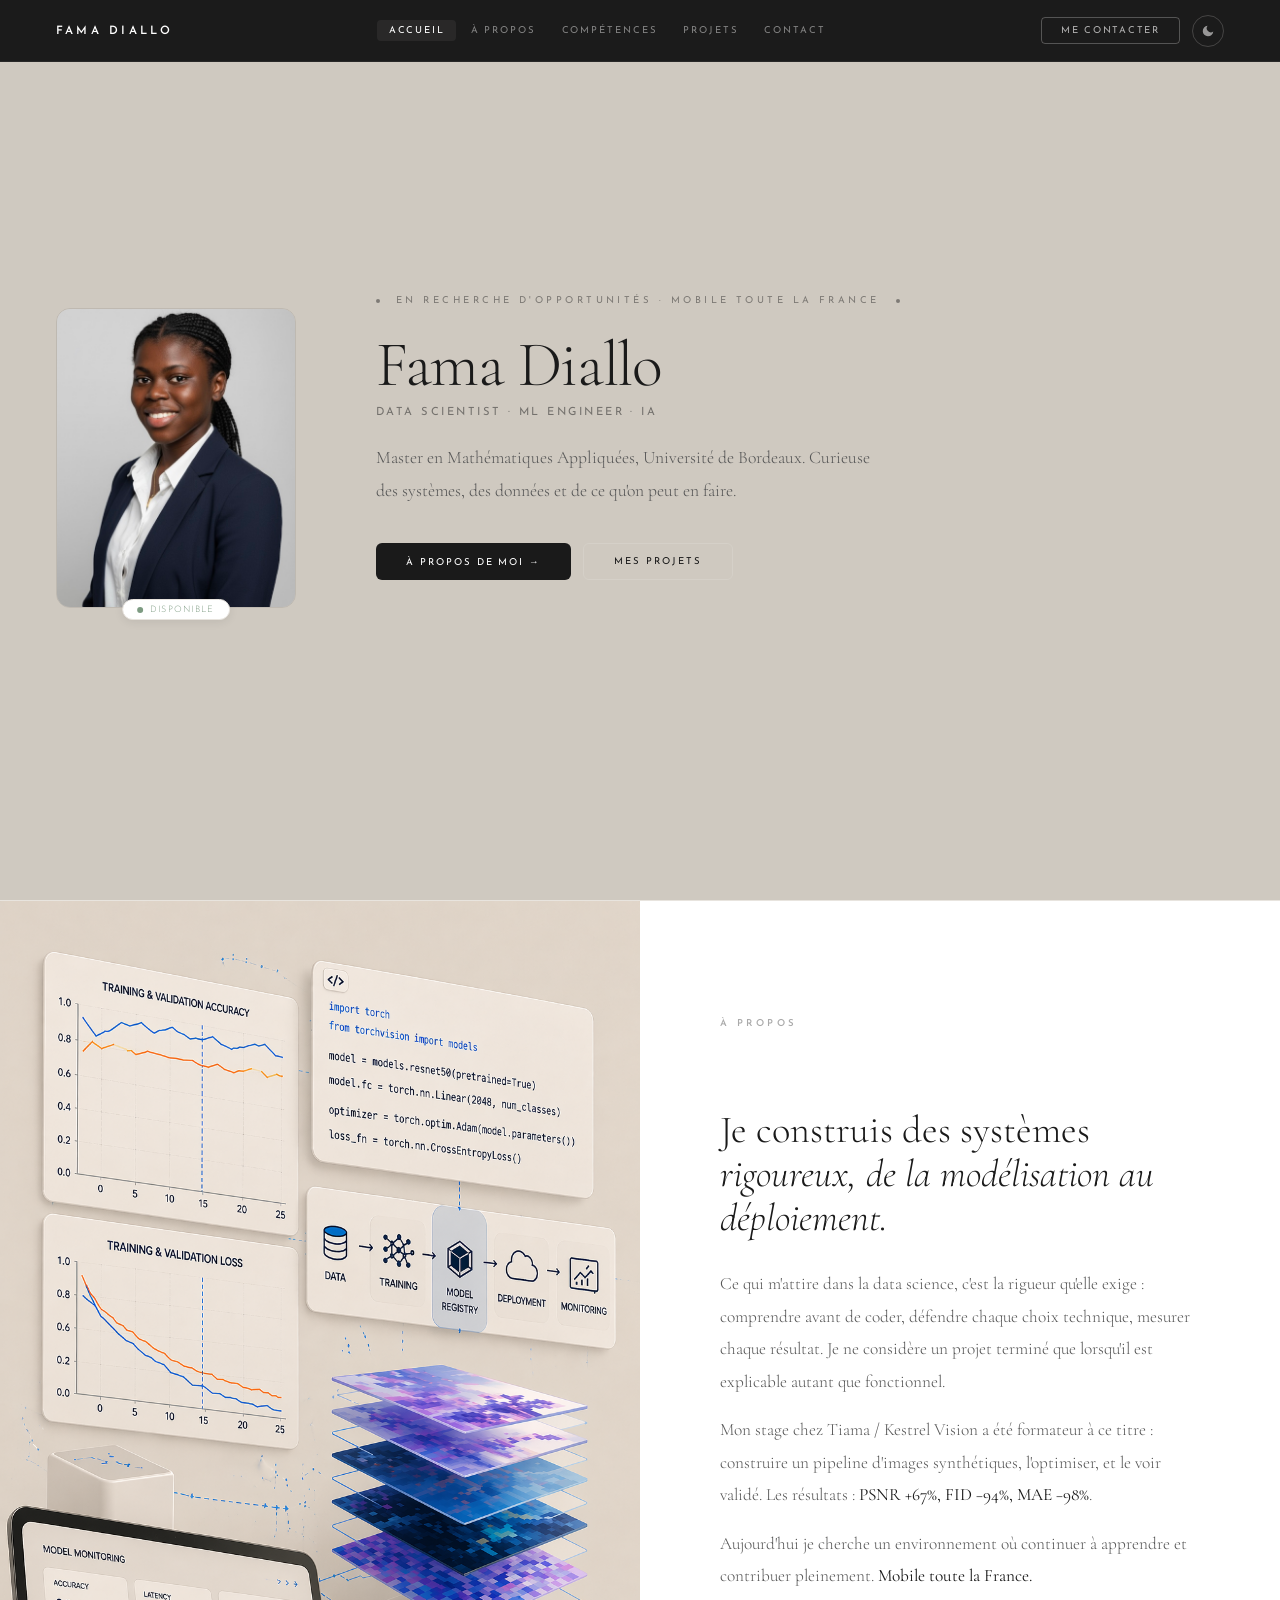
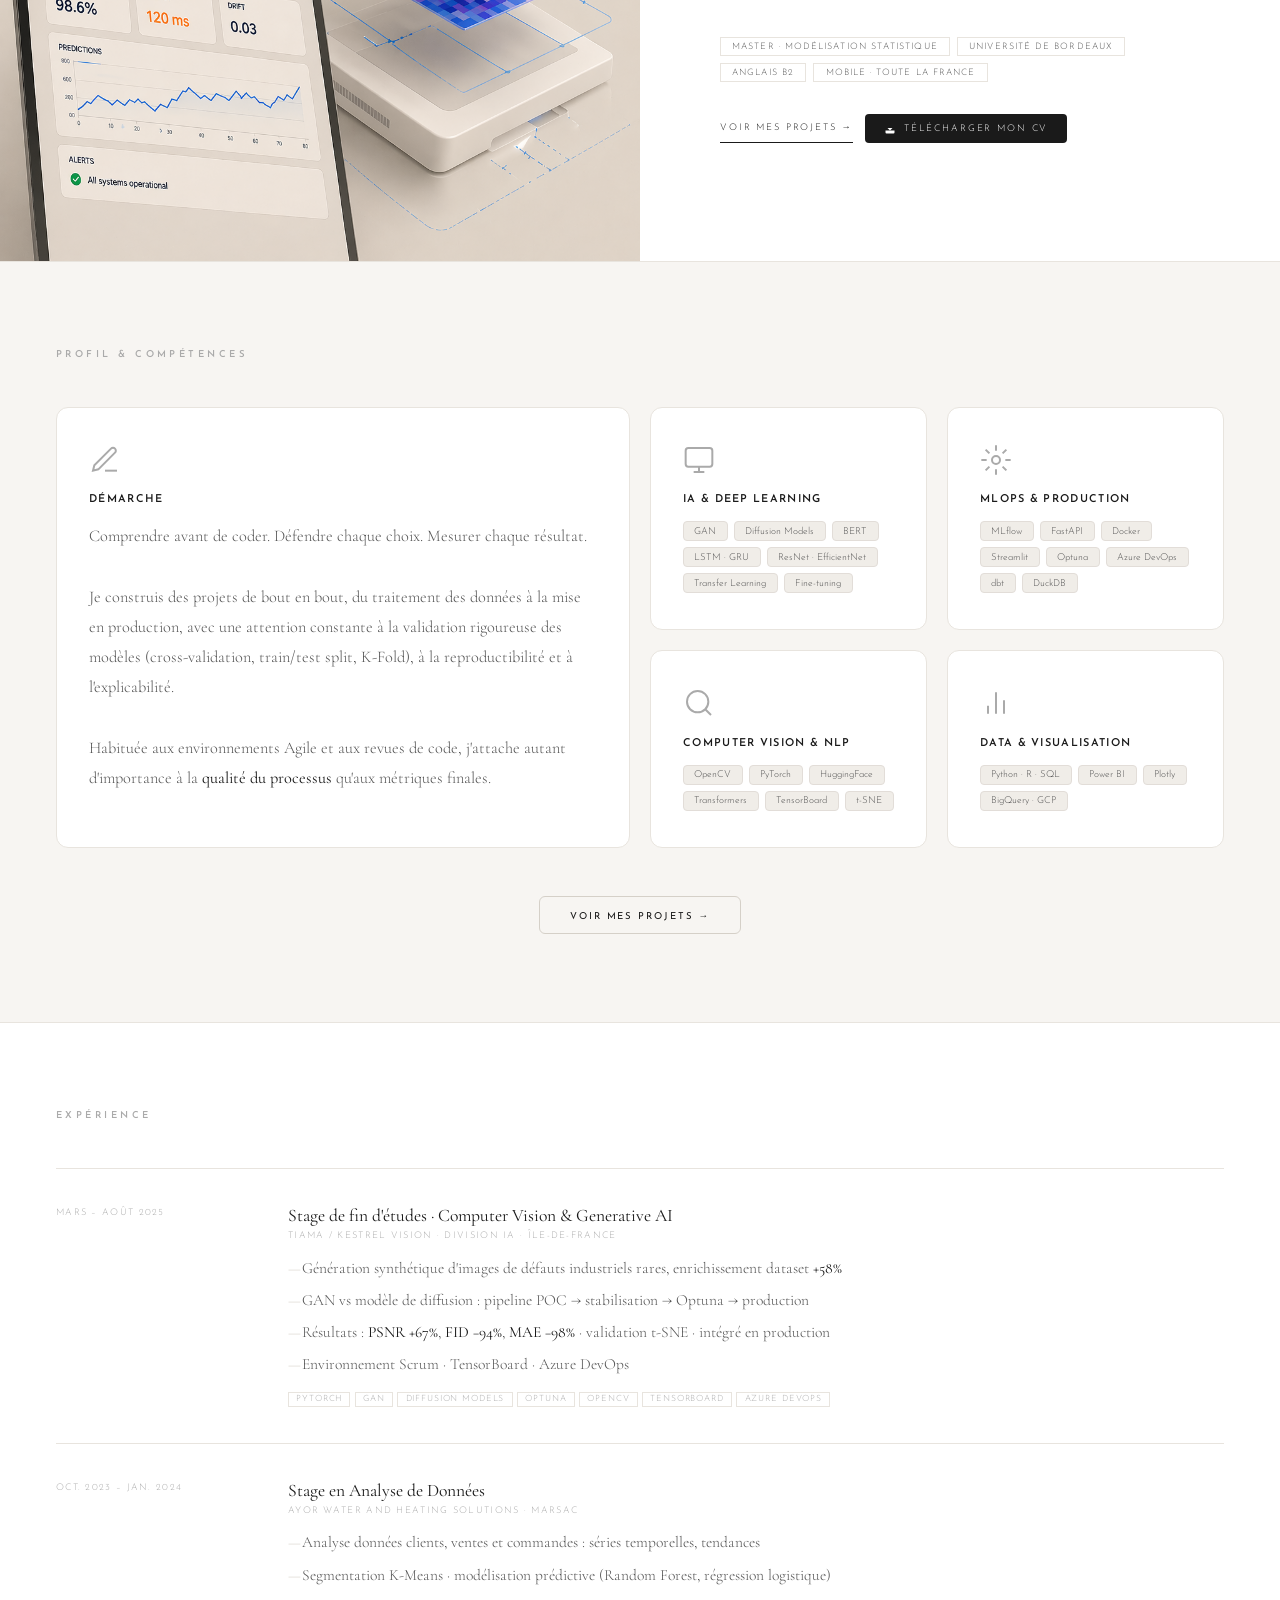
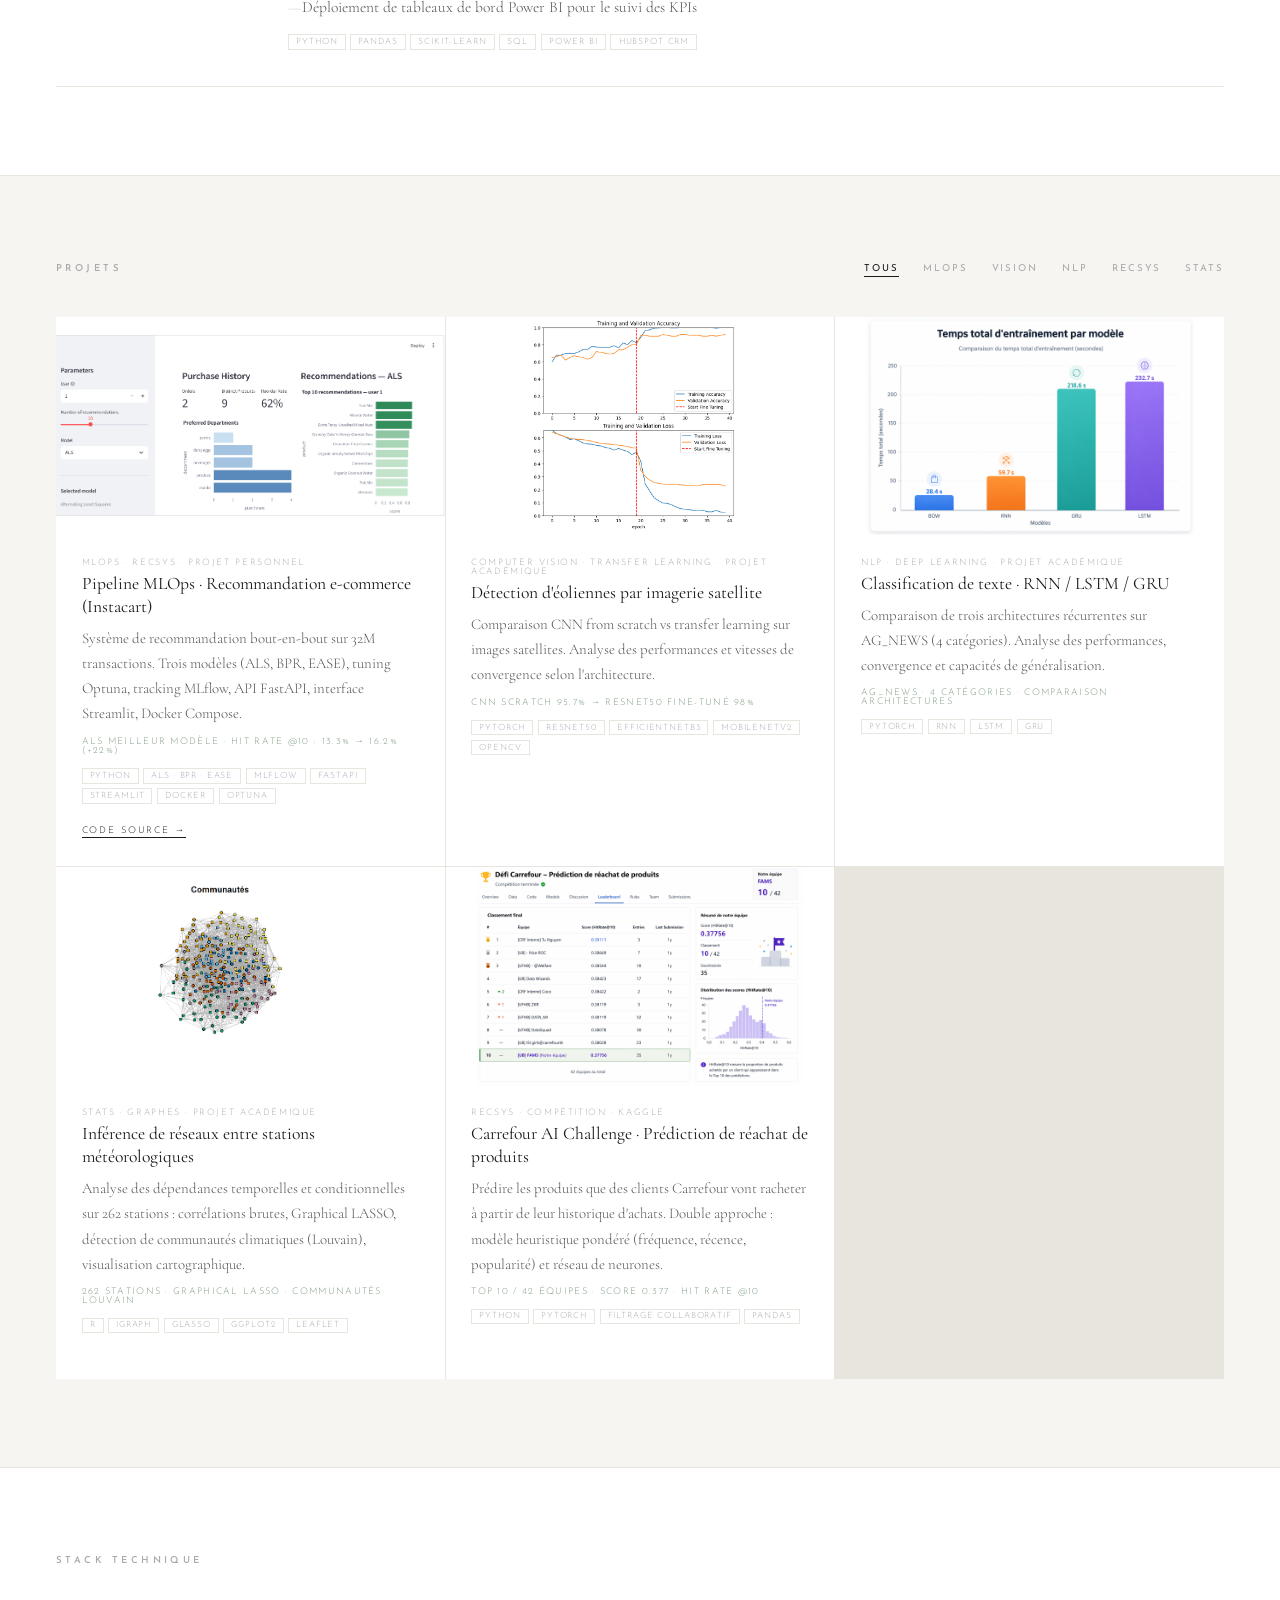
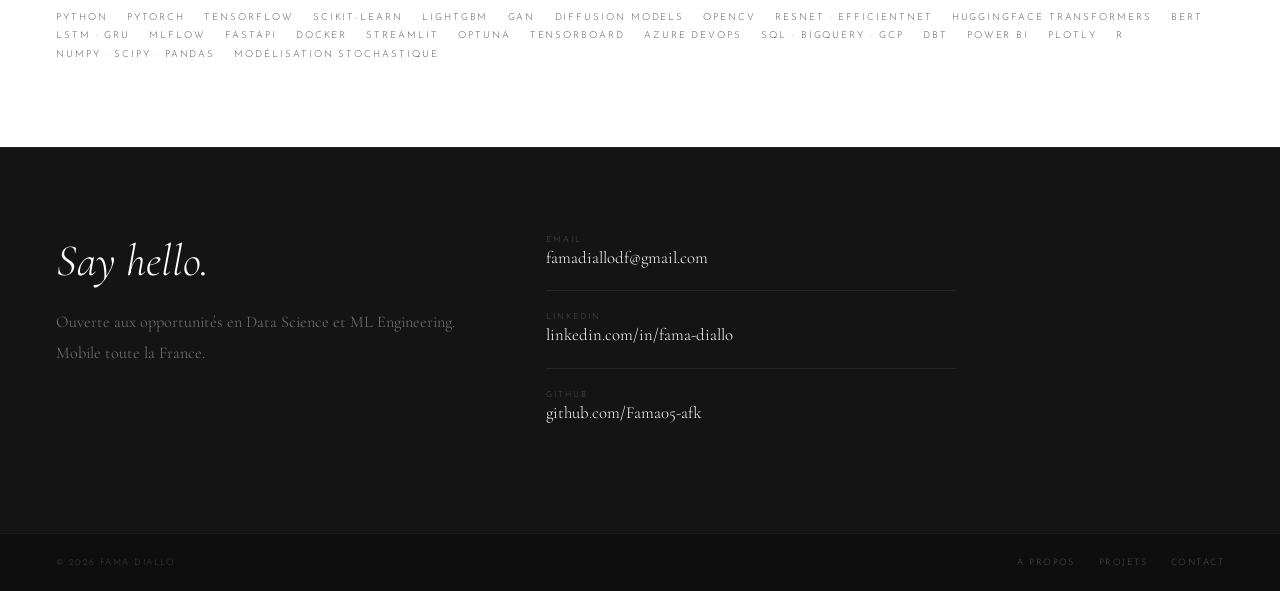
==== commit 49979421: "fix: update CV" ====
--- a/index.html
+++ b/index.html
@@ -699,7 +699,7 @@
         <p class="exp-org">Tiama / Kestrel Vision · Division IA · Île-de-France</p>
         <ul class="exp-ul">
           <li>Génération synthétique d'images de défauts industriels rares, enrichissement dataset <strong>+58%</strong></li>
-          <li>GAN (inpainting) vs modèle de diffusion : pipeline POC → stabilisation → Optuna → production</li>
+          <li>GAN vs modèle de diffusion : pipeline POC → stabilisation → Optuna → production</li>
           <li>Résultats : <strong>PSNR +67%</strong>, <strong>FID &minus;94%</strong>, <strong>MAE &minus;98%</strong> · validation t-SNE · intégré en production</li>
           <li>Environnement Scrum · TensorBoard · Azure DevOps</li>
         </ul>
